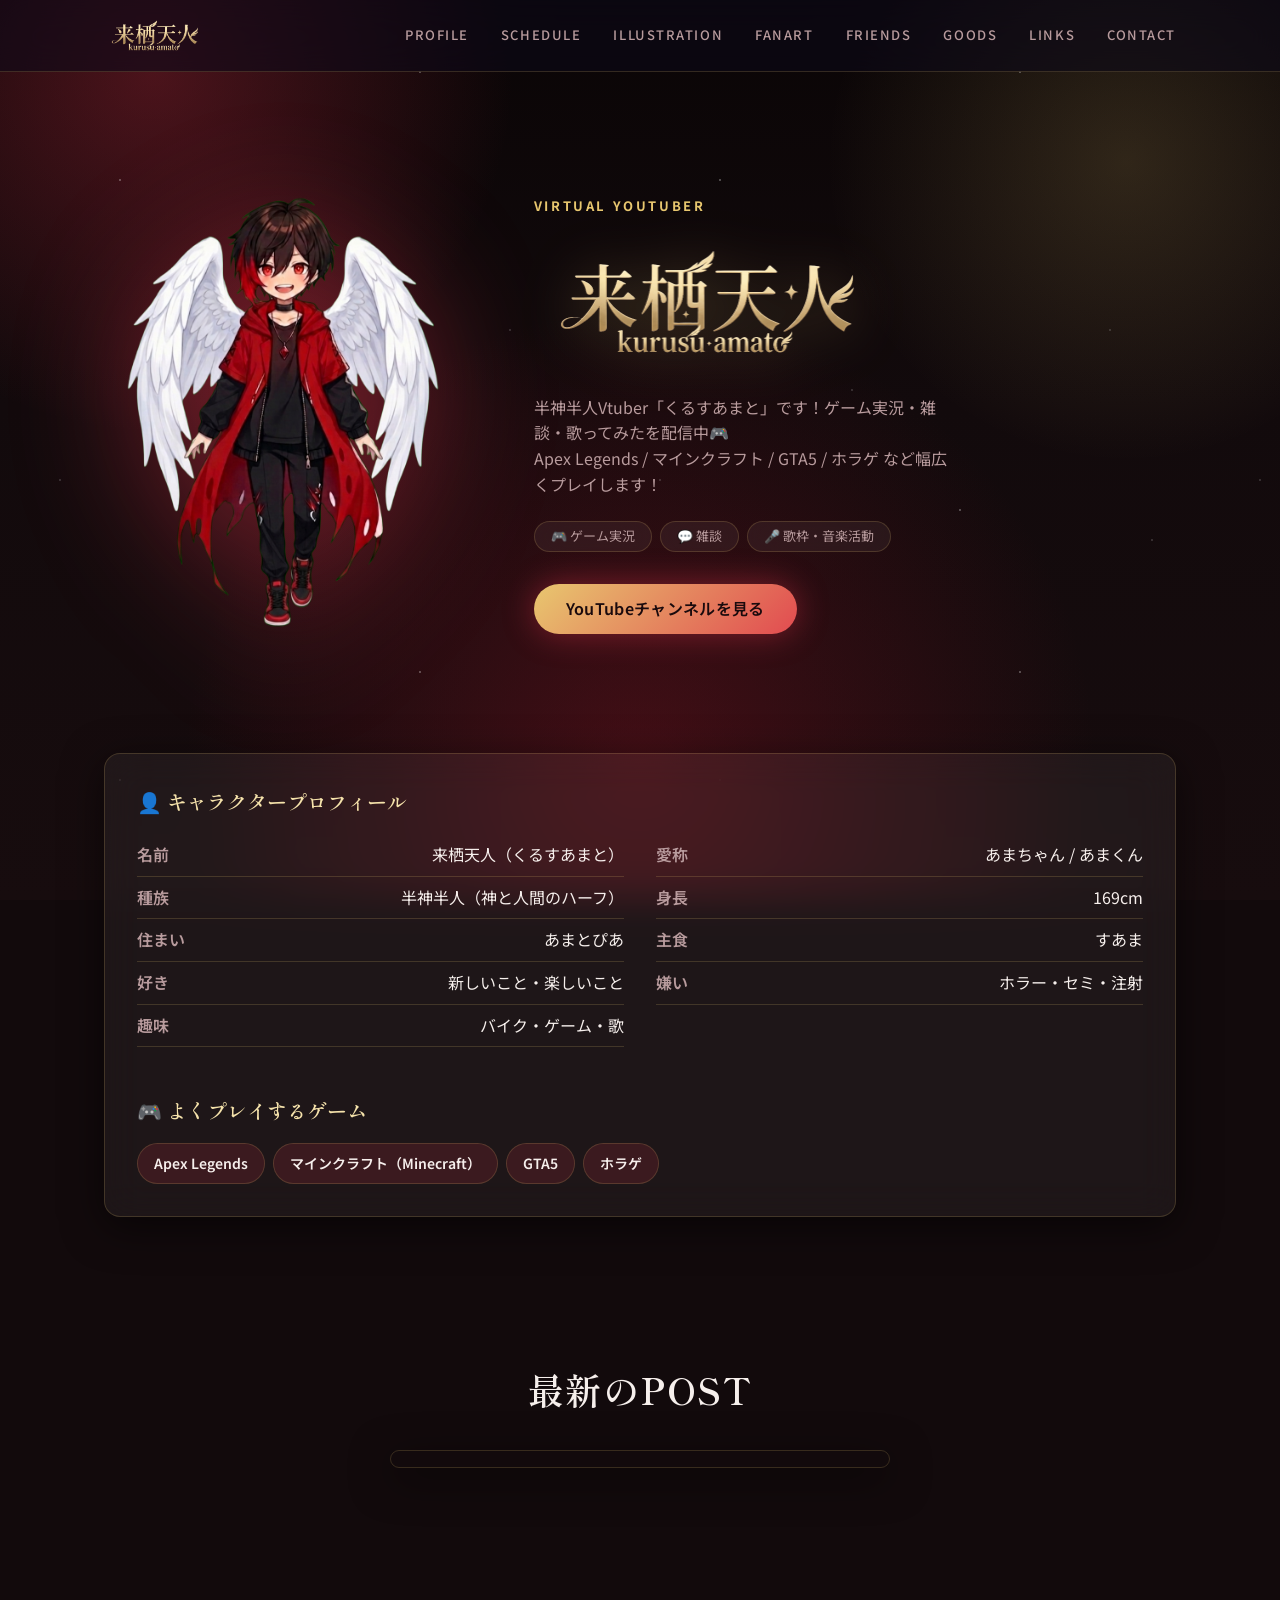
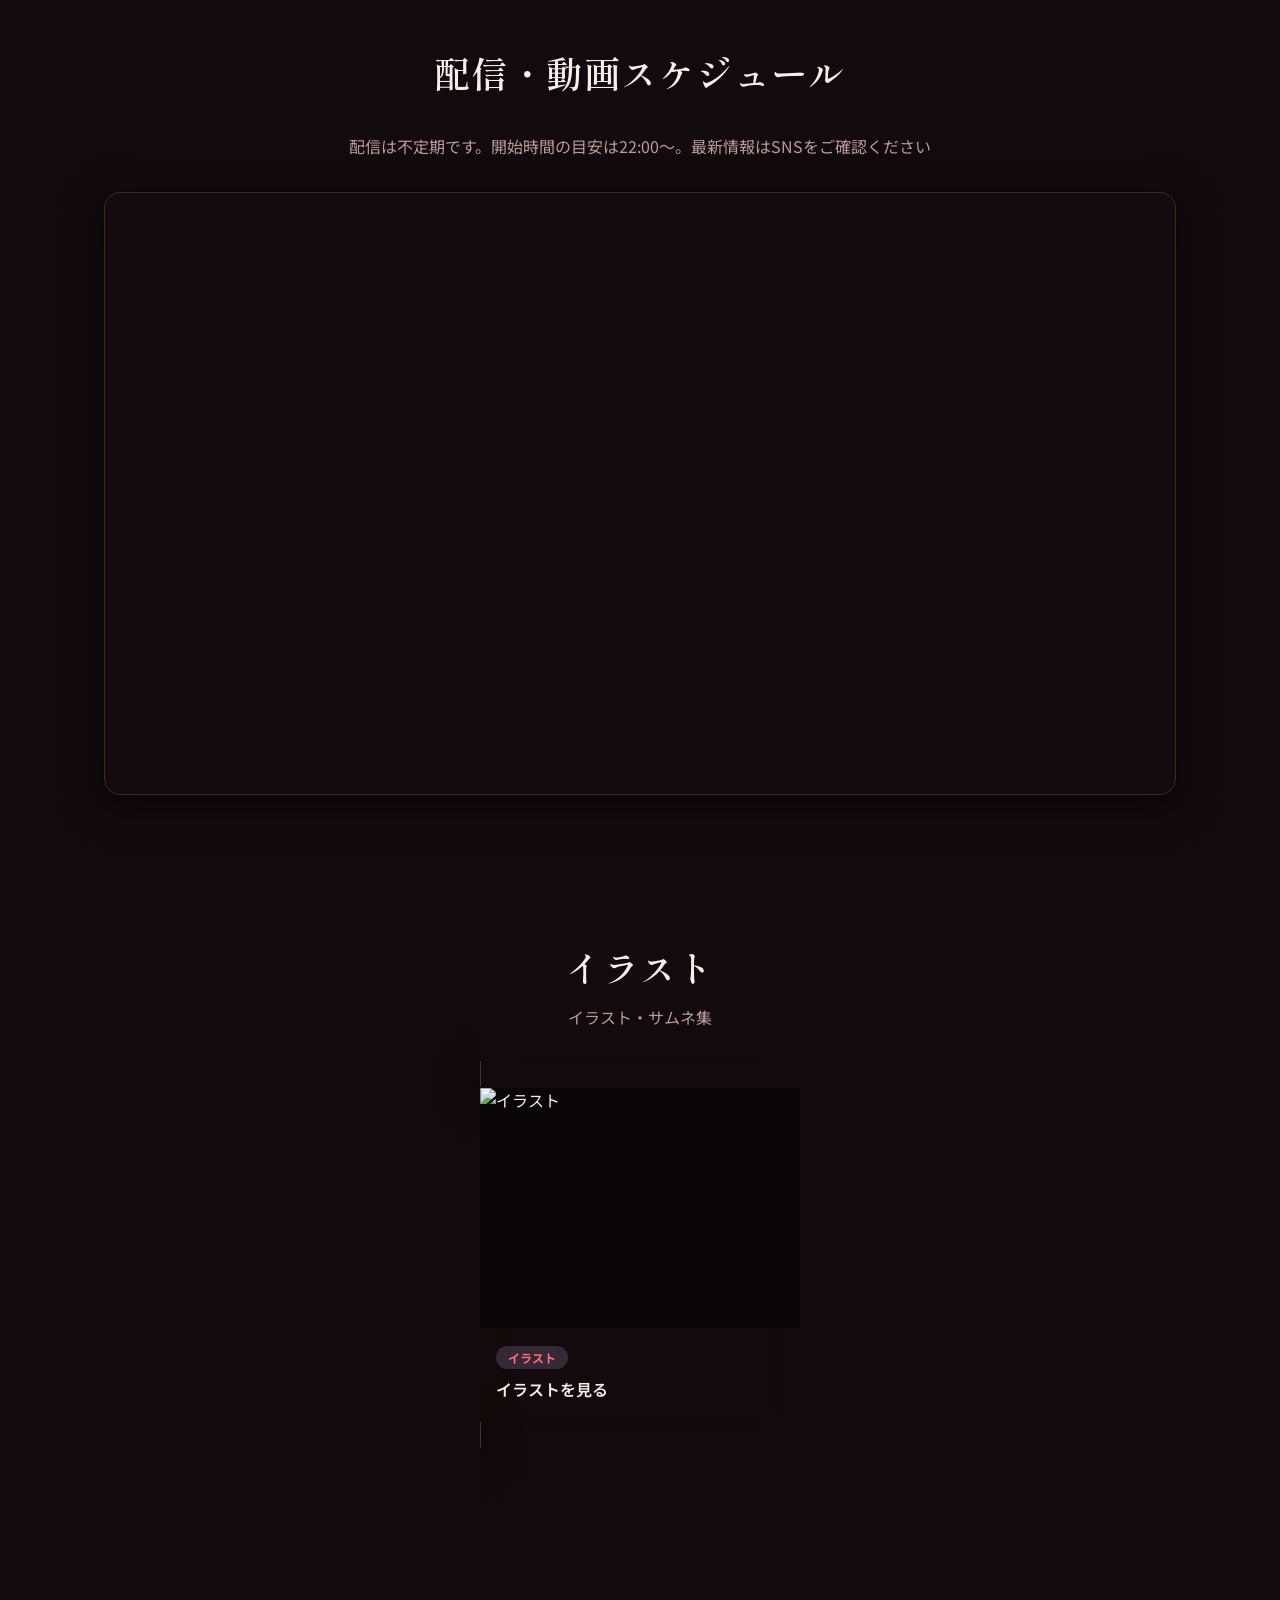
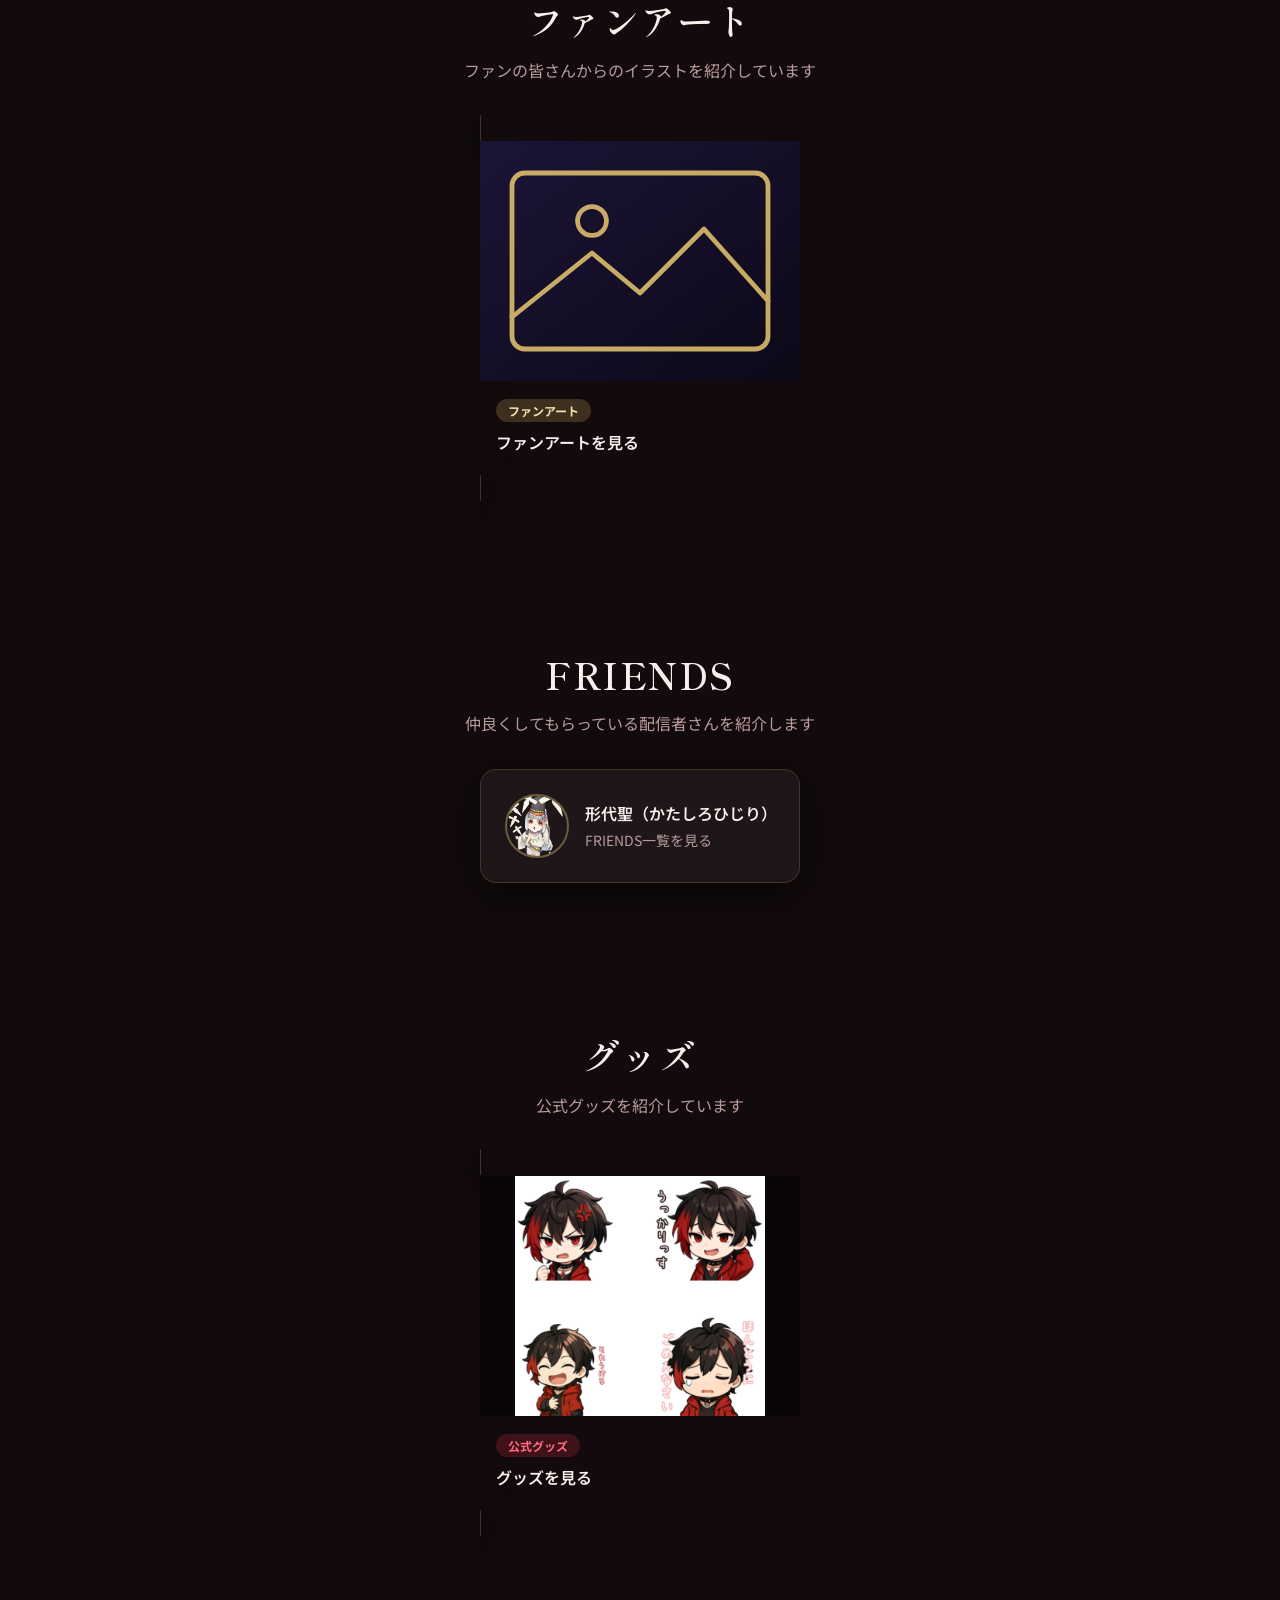
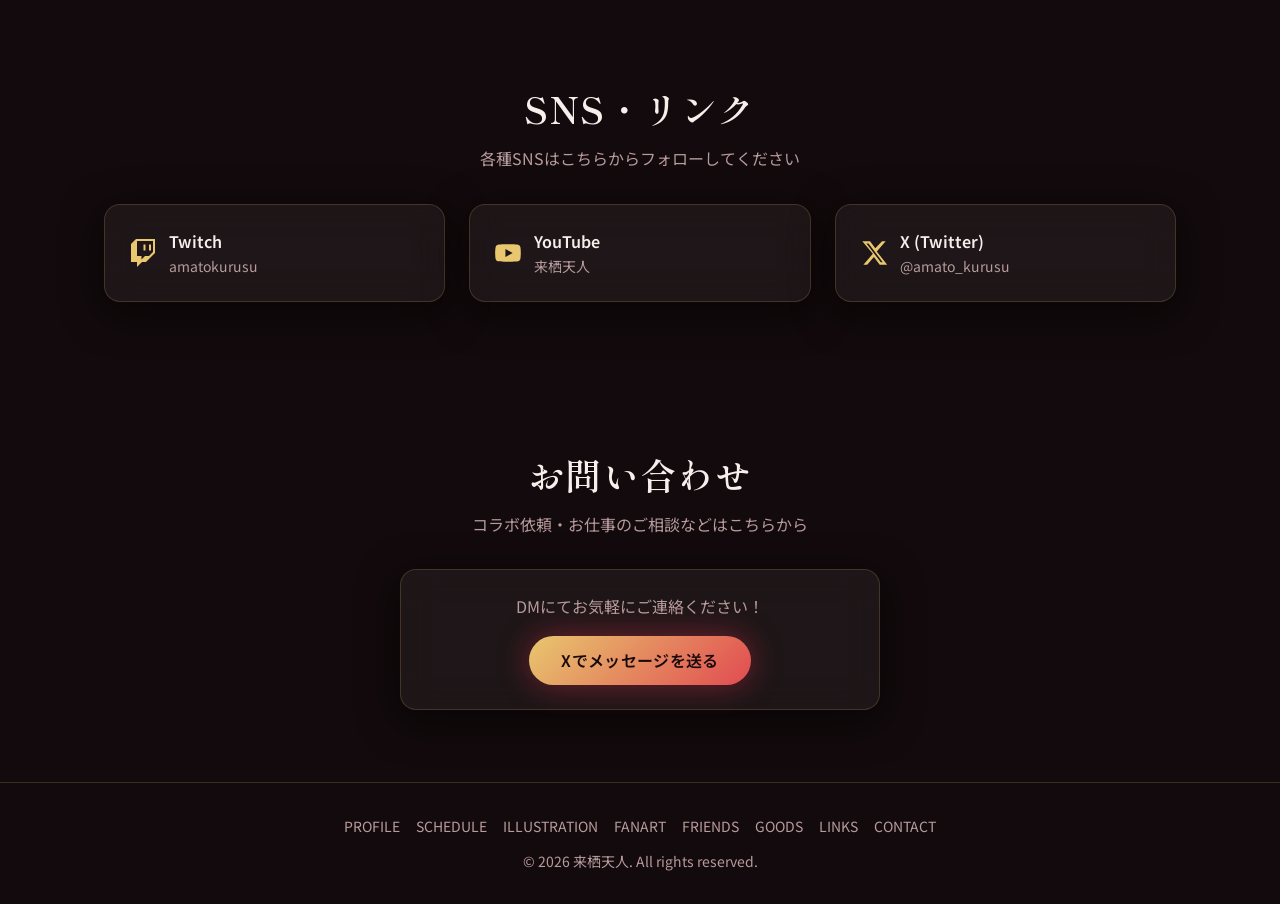
==== index.html @ 82a9b03f "Initial commit: 来栖天人 活動ホームページ プロフィール・配信スケジュール・SNSリンク・グッズ/イラスト/ファンアート （Googleドライブ連携）・FRIENDS・お問い合わせを備" ====
<!DOCTYPE html>
<html lang="ja">
<head>
  <meta charset="UTF-8">
  <meta name="viewport" content="width=device-width, initial-scale=1.0">
  <title>来栖天人 - 活動ホームページ</title>
  <meta name="description" content="Vtuber「来栖天人（くるすあまと）」の活動ホームページ。プロフィール、配信スケジュール、SNS、グッズ・ファンアート情報はこちら。">

  <link rel="icon" href="assets/img/favicon.svg" type="image/svg+xml">

  <!-- OGP / Twitter Card: 実際の画像(1200x630程度)を assets/img/og-image.png に配置してください -->
  <meta property="og:type" content="website">
  <meta property="og:title" content="来栖天人 - 活動ホームページ">
  <meta property="og:description" content="Vtuber「来栖天人（くるすあまと）」の活動ホームページ。">
  <meta property="og:image" content="assets/img/og-image.png">
  <meta name="twitter:card" content="summary_large_image">

  <link rel="preconnect" href="https://fonts.googleapis.com">
  <link rel="preconnect" href="https://fonts.gstatic.com" crossorigin>
  <link href="https://fonts.googleapis.com/css2?family=Shippori+Mincho:wght@500;600;700&family=Noto+Sans+JP:wght@400;500;700&display=swap" rel="stylesheet">

  <link rel="stylesheet" href="css/reset.css">
  <link rel="stylesheet" href="css/variables.css">
  <link rel="stylesheet" href="css/layout.css">
  <link rel="stylesheet" href="css/components.css">
  <link rel="stylesheet" href="css/animations.css">
</head>
<body>
  <header class="site-header">
    <div class="container">
      <a class="logo" href="#top">
        <img class="logo-mark" src="assets/img/logo-wordmark-ja.png?v=3" alt="来栖天人 / kurusu amato">
      </a>

      <button class="nav-toggle" aria-label="メニューを開く" aria-expanded="false">
        <span></span>
      </button>

      <nav class="nav-links">
        <a href="#profile">PROFILE</a>
        <a href="#schedule">SCHEDULE</a>
        <a href="#illustration">ILLUSTRATION</a>
        <a href="#fanart">FANART</a>
        <a href="#friends">FRIENDS</a>
        <a href="#goods">GOODS</a>
        <a href="#links">LINKS</a>
        <a href="#contact">CONTACT</a>
      </nav>
    </div>
  </header>

  <nav class="sub-nav" aria-label="セクションへのショートカット">
    <div class="sub-nav-scroll">
      <a href="#profile">PROFILE</a>
      <a href="#schedule">SCHEDULE</a>
      <a href="#illustration">ILLUSTRATION</a>
      <a href="#fanart">FANART</a>
      <a href="#friends">FRIENDS</a>
      <a href="#goods">GOODS</a>
      <a href="#links">LINKS</a>
      <a href="#contact">CONTACT</a>
    </div>
  </nav>

  <main id="top">
    <section id="profile">
      <div class="container">
        <div class="profile">
          <div class="profile-illustration reveal">
            <img src="assets/img/hero-illustration.png?v=2" alt="来栖天人 立ち絵">
          </div>
          <div class="profile-body reveal">
            <p class="eyebrow">Virtual YouTuber</p>
            <h1><img class="brand-mark" src="assets/img/logo-wordmark-ja.png?v=3" alt="来栖天人"></h1>
            <p class="bio">
              半神半人Vtuber「くるすあまと」です！ゲーム実況・雑談・歌ってみたを配信中🎮<br>
              Apex Legends / マインクラフト / GTA5 / ホラゲ など幅広くプレイします！
            </p>
            <div class="badge-list">
              <span class="badge">🎮 ゲーム実況</span>
              <span class="badge">💬 雑談</span>
              <span class="badge">🎤 歌枠・音楽活動</span>
            </div>
            <a class="btn btn-primary" href="https://www.youtube.com/@kurusu-amato" target="_blank" rel="noopener noreferrer">
              YouTubeチャンネルを見る
            </a>
          </div>
        </div>

        <div class="profile-details reveal">
          <h3>👤 キャラクタープロフィール</h3>
          <dl class="profile-stats">
            <div><dt>名前</dt><dd>来栖天人（くるすあまと）</dd></div>
            <div><dt>愛称</dt><dd>あまちゃん / あまくん</dd></div>
            <div><dt>種族</dt><dd>半神半人（神と人間のハーフ）</dd></div>
            <div><dt>身長</dt><dd>169cm</dd></div>
            <div><dt>住まい</dt><dd>あまとぴあ</dd></div>
            <div><dt>主食</dt><dd>すあま</dd></div>
            <div><dt>好き</dt><dd>新しいこと・楽しいこと</dd></div>
            <div><dt>嫌い</dt><dd>ホラー・セミ・注射</dd></div>
            <div><dt>趣味</dt><dd>バイク・ゲーム・歌</dd></div>
          </dl>

          <h3>🎮 よくプレイするゲーム</h3>
          <ul class="game-list">
            <li>Apex Legends</li>
            <li>マインクラフト（Minecraft）</li>
            <li>GTA5</li>
            <li>ホラゲ</li>
          </ul>
        </div>
      </div>
    </section>

    <section id="latest-post">
      <div class="container">
        <div class="section-heading reveal">
          <h2>最新のPOST</h2>
        </div>
        <div class="x-timeline reveal">
          <blockquote class="twitter-tweet" data-theme="dark">
            <a href="https://x.com/amato_kurusu/status/2070795740419658160"></a>
          </blockquote>
          <script async src="https://platform.twitter.com/widgets.js" charset="utf-8"></script>
        </div>
      </div>
    </section>

    <section id="schedule">
      <div class="container">
        <div class="section-heading reveal">
          <h2>配信・動画スケジュール</h2>
        </div>

        <div class="card-grid" id="schedule-grid">
          <p class="empty-state">読み込み中...</p>
        </div>

        <!-- 注目動画。別の動画に差し替える場合は動画IDと start（秒数）を変更してください -->
        <div class="video-embed reveal">
          <iframe
            src="https://www.youtube.com/embed/aIbEtFWYtqo?start=1729"
            title="注目動画"
            loading="lazy"
            allowfullscreen
          ></iframe>
        </div>
      </div>
    </section>

    <section id="illustration">
      <div class="container">
        <div class="section-heading reveal">
          <h2>イラスト</h2>
          <p>イラスト・サムネ集</p>
        </div>
        <div class="single-preview reveal" id="illustration-preview">
          <p class="empty-state">読み込み中...</p>
        </div>
      </div>
    </section>

    <section id="fanart">
      <div class="container">
        <div class="section-heading reveal">
          <h2>ファンアート</h2>
          <p>ファンの皆さんからのイラストを紹介しています</p>
        </div>
        <div class="single-preview reveal" id="fanart-preview">
          <p class="empty-state">読み込み中...</p>
        </div>
      </div>
    </section>

    <section id="friends">
      <div class="container">
        <div class="section-heading reveal">
          <h2>FRIENDS</h2>
          <p>仲良くしてもらっている配信者さんを紹介します</p>
        </div>
        <div class="single-preview reveal" id="friends-preview">
          <p class="empty-state">読み込み中...</p>
        </div>
      </div>
    </section>

    <section id="goods">
      <div class="container">
        <div class="section-heading reveal">
          <h2>グッズ</h2>
          <p>公式グッズを紹介しています</p>
        </div>
        <div class="single-preview reveal" id="goods-preview">
          <p class="empty-state">読み込み中...</p>
        </div>
      </div>
    </section>

    <section id="links">
      <div class="container">
        <div class="section-heading reveal">
          <h2>SNS・リンク</h2>
          <p>各種SNSはこちらからフォローしてください</p>
        </div>
        <div class="card-grid" id="links-grid">
          <p class="empty-state">読み込み中...</p>
        </div>
      </div>
    </section>

    <section id="contact">
      <div class="container">
        <div class="section-heading reveal">
          <h2>お問い合わせ</h2>
          <p>コラボ依頼・お仕事のご相談などはこちらから</p>
        </div>
        <div class="contact-box card reveal">
          <p>DMにてお気軽にご連絡ください！</p>
          <a class="btn btn-primary" href="https://x.com/amato_kurusu" target="_blank" rel="noopener noreferrer">
            Xでメッセージを送る
          </a>
        </div>
      </div>
    </section>
  </main>

  <footer class="site-footer">
    <div class="container">
      <div class="footer-links">
        <a href="#profile">PROFILE</a>
        <a href="#schedule">SCHEDULE</a>
        <a href="#illustration">ILLUSTRATION</a>
        <a href="#fanart">FANART</a>
        <a href="#friends">FRIENDS</a>
        <a href="#goods">GOODS</a>
        <a href="#links">LINKS</a>
        <a href="#contact">CONTACT</a>
      </div>
      <p>&copy; 2026 来栖天人. All rights reserved.</p>
    </div>
  </footer>

  <script type="module" src="js/main.js"></script>
</body>
</html>
---- css/variables.css ----
/*
  「来栖天人」テーマ: 黒を基調に、キャラクターの赤と金ロゴを差し色にしたパレット。
  実際のキャラクターカラーが変わったら、このファイルの値だけを書き換えれば
  サイト全体に反映される。
*/
:root {
  /* --- ベースカラー（漆黒） --- */
  --color-bg: #120a0c;
  --color-bg-alt: #170c0e;
  --color-bg-deep: #0a0506;

  /* --- 赤（キャラクターのコート・瞳） --- */
  --color-primary: #e0324a;
  --color-primary-dark: #a8182f;
  --color-primary-light: #ff6b7f;
  --color-crimson: #7a1220;

  /* --- 金の差し色（ロゴ） --- */
  --color-accent: #e8c76f;
  --color-accent-dark: #c9a24e;
  --color-accent-light: #f5e2ab;

  /* --- テキスト --- */
  --color-text: #f6efec;
  --color-text-muted: #b89b9d;

  /* --- ガラス質感 --- */
  --color-border: rgba(232, 199, 111, 0.18);
  --color-border-strong: rgba(232, 199, 111, 0.4);
  --glass-bg: rgba(255, 255, 255, 0.05);
  --glass-bg-strong: rgba(255, 255, 255, 0.08);
  --glass-blur: 18px;

  --color-overlay: rgba(10, 5, 6, 0.72);

  /* --- タイポグラフィ --- */
  --font-heading: "Shippori Mincho", "Hiragino Mincho ProN", serif;
  --font-body: "Noto Sans JP", "Hiragino Kaku Gothic ProN", sans-serif;

  /* --- 余白スケール --- */
  --space-1: 0.25rem;
  --space-2: 0.5rem;
  --space-3: 0.75rem;
  --space-4: 1rem;
  --space-5: 1.5rem;
  --space-6: 2rem;
  --space-7: 3rem;
  --space-8: 4.5rem;

  /* --- その他 --- */
  --radius-sm: 8px;
  --radius-md: 16px;
  --radius-lg: 28px;
  --shadow-card: 0 10px 40px rgba(0, 0, 0, 0.55);
  --glow-primary: 0 0 32px rgba(224, 50, 74, 0.45);
  --glow-accent: 0 0 24px rgba(232, 199, 111, 0.35);
  --container-width: 1120px;
  --nav-height: 72px;
}
---- css/layout.css ----
html {
  scroll-behavior: smooth;
}

body {
  position: relative;
  min-height: 100vh;
  background: var(--color-bg);
  color: var(--color-text);
  font-family: var(--font-body);
  overflow-x: hidden;
}

/* --- 夜空のネビュラ背景（固定・全ページ共通） --- */
body::before {
  content: "";
  position: fixed;
  inset: 0;
  z-index: -2;
  background:
    radial-gradient(600px circle at 12% 8%, rgba(224, 50, 74, 0.3), transparent 60%),
    radial-gradient(500px circle at 88% 18%, rgba(232, 199, 111, 0.16), transparent 60%),
    radial-gradient(700px circle at 50% 85%, rgba(122, 18, 32, 0.45), transparent 65%),
    linear-gradient(180deg, var(--color-bg-deep) 0%, var(--color-bg) 45%, var(--color-bg-alt) 100%);
}

/* --- 星屑 --- */
body::after {
  content: "";
  position: fixed;
  inset: 0;
  z-index: -1;
  opacity: 0.5;
  background-image:
    radial-gradient(1.5px 1.5px at 20% 30%, #fff, transparent),
    radial-gradient(1.5px 1.5px at 70% 12%, #fff, transparent),
    radial-gradient(1px 1px at 42% 65%, #fff, transparent),
    radial-gradient(1px 1px at 85% 55%, #fff, transparent),
    radial-gradient(1.5px 1.5px at 60% 85%, #fff, transparent),
    radial-gradient(1px 1px at 10% 80%, #fff, transparent),
    radial-gradient(1px 1px at 92% 90%, #fff, transparent);
  background-repeat: repeat;
  background-size: 600px 600px;
}

.container {
  width: 100%;
  max-width: var(--container-width);
  margin-inline: auto;
  padding-inline: var(--space-5);
}

/* --- ヘッダー / ナビ（ガラス質感） --- */
.site-header {
  position: sticky;
  top: 0;
  z-index: 100;
  height: var(--nav-height);
  display: flex;
  align-items: center;
  background: rgba(12, 9, 24, 0.6);
  backdrop-filter: blur(var(--glass-blur));
  -webkit-backdrop-filter: blur(var(--glass-blur));
  border-bottom: 1px solid var(--color-border);
}

.site-header .container {
  display: flex;
  align-items: center;
  justify-content: space-between;
}

.nav-links {
  display: none;
  gap: var(--space-6);
}

.nav-toggle {
  display: block;
  width: 40px;
  height: 40px;
}

.nav-links.is-open {
  display: flex;
  position: absolute;
  top: var(--nav-height);
  left: 0;
  right: 0;
  flex-direction: column;
  gap: 0;
  background: rgba(12, 9, 24, 0.92);
  backdrop-filter: blur(var(--glass-blur));
  border-bottom: 1px solid var(--color-border);
  padding: var(--space-4) var(--space-5);
}

.nav-links.is-open a {
  padding: var(--space-3) 0;
}

/* --- サブナビ（ヘッダー下のアンカーショートカット） --- */
.sub-nav {
  background: var(--color-bg-alt);
  border-bottom: 1px solid var(--color-border);
}

.sub-nav-scroll {
  display: flex;
  gap: var(--space-6);
  max-width: var(--container-width);
  margin-inline: auto;
  padding: var(--space-3) var(--space-5);
  overflow-x: auto;
  -webkit-overflow-scrolling: touch;
  scrollbar-width: none;
}

.sub-nav-scroll::-webkit-scrollbar {
  display: none;
}

.sub-nav-scroll a {
  flex-shrink: 0;
  white-space: nowrap;
  font-size: 0.8125rem;
  font-weight: 600;
  letter-spacing: 0.12em;
  color: var(--color-text-muted);
  transition: color 0.2s ease;
}

.sub-nav-scroll a:hover,
.sub-nav-scroll a:focus-visible {
  color: var(--color-accent);
}

/* --- セクション共通 --- */
section {
  padding-block: var(--space-8);
  position: relative;
  scroll-margin-top: var(--nav-height);
}

.section-heading {
  text-align: center;
  margin-bottom: var(--space-6);
}

.section-heading h2 {
  font-family: var(--font-heading);
  font-weight: 600;
  font-size: clamp(1.6rem, 1.3rem + 1.2vw, 2.5rem);
  letter-spacing: 0.04em;
}

.section-heading p {
  color: var(--color-text-muted);
  margin-top: var(--space-2);
}

/* --- プロフィール --- */
.profile {
  display: flex;
  flex-direction: column;
  gap: var(--space-6);
  align-items: center;
  text-align: center;
}

.profile-illustration {
  position: relative;
}

.profile-illustration img {
  width: min(320px, 70vw);
  margin-inline: auto;
  filter: drop-shadow(0 20px 60px rgba(224, 50, 74, 0.45));
}

/* --- カードグリッド（links / schedule / goods 共通） --- */
.card-grid {
  display: grid;
  grid-template-columns: repeat(auto-fit, minmax(240px, 1fr));
  gap: var(--space-5);
}

/* --- グッズ/イラスト/ファンアート セクションの代表カード1枚だけを中央表示 --- */
.single-preview {
  max-width: 320px;
  margin-inline: auto;
}

/* --- ギャラリーページ用の段組み（Pinterest風マソンリー） --- */
.masonry-grid {
  column-count: 1;
  column-gap: var(--space-5);
}

.masonry-grid .goods-card {
  break-inside: avoid;
  margin-bottom: var(--space-5);
  width: 100%;
  display: inline-block;
}

/* マソンリーでは画像本来の比率を活かして高さをばらつかせる */
.masonry-grid .goods-card img {
  aspect-ratio: auto;
  object-fit: initial;
  background: none;
}

@media (min-width: 600px) {
  .masonry-grid {
    column-count: 2;
  }
}

@media (min-width: 900px) {
  .masonry-grid {
    column-count: 3;
  }
}

@media (min-width: 1200px) {
  .masonry-grid {
    column-count: 4;
  }
}

.gallery-back {
  position: sticky;
  top: calc(var(--nav-height) + var(--space-4));
  z-index: 50;
  display: inline-flex;
  align-items: center;
  gap: var(--space-2);
  margin-bottom: var(--space-6);
  padding: var(--space-2) var(--space-4);
  border-radius: 999px;
  background: var(--glass-bg-strong);
  backdrop-filter: blur(var(--glass-blur));
  -webkit-backdrop-filter: blur(var(--glass-blur));
  border: 1px solid var(--color-border);
  box-shadow: var(--shadow-card);
  color: var(--color-text-muted);
  font-size: 0.875rem;
  transition: color 0.2s ease;
}

.gallery-back:hover,
.gallery-back:focus-visible {
  color: var(--color-accent);
}

/* --- フッター --- */
.site-footer {
  padding-block: var(--space-6);
  text-align: center;
  color: var(--color-text-muted);
  font-size: 0.875rem;
  border-top: 1px solid var(--color-border);
}

.site-footer .footer-links {
  display: flex;
  justify-content: center;
  gap: var(--space-4);
  margin-bottom: var(--space-3);
}

/* --- ブレークポイント --- */
@media (min-width: 600px) {
  .nav-toggle {
    display: none;
  }

  .nav-links {
    display: flex;
  }

  .sub-nav {
    display: none;
  }
}

@media (min-width: 900px) {
  .profile {
    flex-direction: row;
    text-align: left;
    gap: var(--space-8);
  }

  .profile-illustration img {
    width: 380px;
    margin-inline: 0;
  }
}
---- css/components.css ----
/* --- ロゴ --- */
.logo {
  display: flex;
  align-items: center;
  gap: var(--space-2);
  font-family: var(--font-heading);
  font-weight: 600;
  font-size: 1.125rem;
  letter-spacing: 0.04em;
}

.logo-mark {
  height: 44px;
  width: auto;
}

/* --- ナビリンク --- */
.nav-links a {
  position: relative;
  font-weight: 500;
  font-size: 0.8125rem;
  letter-spacing: 0.12em;
  color: var(--color-text-muted);
  transition: color 0.2s ease;
}

.nav-links a::after {
  content: "";
  position: absolute;
  left: 0;
  right: 100%;
  bottom: -6px;
  height: 1px;
  background: linear-gradient(90deg, var(--color-accent), var(--color-primary));
  transition: right 0.25s ease;
}

.nav-links a:hover,
.nav-links a:focus-visible {
  color: var(--color-text);
}

.nav-links a:hover::after,
.nav-links a:focus-visible::after {
  right: 0;
}

/* --- ハンバーガーボタン --- */
.nav-toggle {
  position: relative;
}

.nav-toggle span,
.nav-toggle span::before,
.nav-toggle span::after {
  content: "";
  position: absolute;
  left: 8px;
  right: 8px;
  height: 2px;
  background: var(--color-accent);
  transition: transform 0.2s ease, opacity 0.2s ease;
}

.nav-toggle span {
  top: 19px;
}

.nav-toggle span::before {
  top: -7px;
}

.nav-toggle span::after {
  top: 7px;
}

.nav-toggle[aria-expanded="true"] span {
  background: transparent;
}

.nav-toggle[aria-expanded="true"] span::before {
  transform: translateY(7px) rotate(45deg);
}

.nav-toggle[aria-expanded="true"] span::after {
  transform: translateY(-7px) rotate(-45deg);
}

/* --- ボタン --- */
.btn {
  display: inline-flex;
  align-items: center;
  gap: var(--space-2);
  padding: var(--space-3) var(--space-6);
  border-radius: 999px;
  font-weight: 600;
  letter-spacing: 0.02em;
  transition: transform 0.2s ease, box-shadow 0.2s ease;
}

.btn-primary {
  background: linear-gradient(135deg, var(--color-accent), var(--color-primary) 120%);
  color: #1a0a0d;
  box-shadow: var(--glow-primary);
}

.btn-primary:hover,
.btn-primary:focus-visible {
  transform: translateY(-2px);
  box-shadow: var(--glow-accent), var(--glow-primary);
}

/* --- プロフィール見出し --- */
.profile-body .eyebrow {
  display: inline-block;
  color: var(--color-accent);
  font-weight: 700;
  letter-spacing: 0.2em;
  font-size: 0.8125rem;
  text-transform: uppercase;
}

.profile-body h1 {
  margin-block: var(--space-3) var(--space-4);
  line-height: 0;
}

.brand-mark {
  width: min(100%, 340px);
  margin-inline: auto;
  filter: drop-shadow(0 4px 28px rgba(232, 199, 111, 0.35));
}

@media (min-width: 900px) {
  .brand-mark {
    margin-inline: 0;
  }
}

.profile-body .bio {
  color: var(--color-text-muted);
  margin-bottom: var(--space-5);
  max-width: 46ch;
}

.badge-list {
  display: flex;
  flex-wrap: wrap;
  gap: var(--space-2);
  margin-bottom: var(--space-6);
  justify-content: center;
}

@media (min-width: 900px) {
  .badge-list {
    justify-content: flex-start;
  }
}

.badge {
  padding: var(--space-1) var(--space-4);
  border-radius: 999px;
  background: var(--glass-bg);
  backdrop-filter: blur(var(--glass-blur));
  border: 1px solid var(--color-border);
  font-size: 0.8125rem;
  color: var(--color-text-muted);
}

/* --- キャラクタープロフィール詳細 --- */
.profile-details {
  margin-top: var(--space-8);
  padding: var(--space-6);
  background: var(--glass-bg);
  backdrop-filter: blur(var(--glass-blur));
  -webkit-backdrop-filter: blur(var(--glass-blur));
  border: 1px solid var(--color-border);
  border-radius: var(--radius-md);
  box-shadow: var(--shadow-card);
}

.profile-details h3 {
  font-family: var(--font-heading);
  font-weight: 600;
  font-size: 1.25rem;
  color: var(--color-accent-light);
  margin-bottom: var(--space-4);
}

.profile-details h3:not(:first-child) {
  margin-top: var(--space-7);
}

.profile-stats {
  display: grid;
  grid-template-columns: 1fr;
  gap: 0 var(--space-6);
}

.profile-stats > div {
  display: flex;
  justify-content: space-between;
  gap: var(--space-4);
  padding-block: var(--space-2);
  border-bottom: 1px solid var(--color-border);
}

.profile-stats dt {
  flex-shrink: 0;
  color: var(--color-text-muted);
  font-weight: 600;
}

.profile-stats dd {
  margin: 0;
  text-align: right;
}

@media (min-width: 700px) {
  .profile-stats {
    grid-template-columns: 1fr 1fr;
  }
}

.game-list {
  display: flex;
  flex-wrap: wrap;
  gap: var(--space-2);
}

.game-list li {
  padding: var(--space-2) var(--space-4);
  border-radius: 999px;
  background: rgba(224, 50, 74, 0.15);
  border: 1px solid var(--color-border);
  color: var(--color-text);
  font-size: 0.875rem;
  font-weight: 600;
}

/* --- カード共通（グラスモーフィズム） --- */
.card {
  background: var(--glass-bg);
  backdrop-filter: blur(var(--glass-blur));
  -webkit-backdrop-filter: blur(var(--glass-blur));
  border: 1px solid var(--color-border);
  border-radius: var(--radius-md);
  padding: var(--space-5);
  box-shadow: var(--shadow-card);
  transition: transform 0.25s ease, border-color 0.25s ease, box-shadow 0.25s ease, background 0.25s ease;
}

.card:hover,
.card:focus-visible {
  transform: translateY(-4px);
  border-color: var(--color-border-strong);
  background: var(--glass-bg-strong);
  box-shadow: var(--shadow-card), var(--glow-accent);
}

/* --- リンクカード --- */
.link-card {
  display: flex;
  align-items: center;
  gap: var(--space-3);
}

.link-card .icon {
  width: 28px;
  height: 28px;
  flex-shrink: 0;
  color: var(--color-accent);
}

.link-card .label {
  font-weight: 600;
}

.link-card .handle {
  display: block;
  color: var(--color-text-muted);
  font-size: 0.875rem;
}

/* --- フレンドカード --- */
.friend-card {
  display: flex;
  align-items: center;
  gap: var(--space-4);
}

.friend-icon {
  width: 64px;
  height: 64px;
  flex-shrink: 0;
  border-radius: 50%;
  object-fit: cover;
  border: 2px solid var(--color-border-strong);
}

.friend-name {
  font-weight: 600;
  margin-bottom: var(--space-1);
}

.friend-bio {
  color: var(--color-text-muted);
  font-size: 0.875rem;
  line-height: 1.5;
}

/* --- お問い合わせ --- */
.contact-box {
  max-width: 480px;
  margin-inline: auto;
  text-align: center;
  display: flex;
  flex-direction: column;
  align-items: center;
  gap: var(--space-4);
}

.contact-box p {
  color: var(--color-text-muted);
}

/* --- スケジュールカード --- */
.schedule-card {
  display: flex;
  gap: var(--space-4);
  align-items: flex-start;
}

.schedule-card .date-badge {
  flex-shrink: 0;
  width: 60px;
  text-align: center;
  padding: var(--space-2) 0;
  border-radius: var(--radius-sm);
  background: rgba(232, 199, 111, 0.12);
  border: 1px solid var(--color-border);
  font-weight: 700;
  color: var(--color-accent-light);
  font-size: 0.8125rem;
  line-height: 1.3;
}

.schedule-card .title {
  font-weight: 600;
  margin-bottom: var(--space-1);
}

.schedule-card .meta {
  font-size: 0.8125rem;
  color: var(--color-text-muted);
}

.schedule-card.is-live .date-badge {
  background: linear-gradient(135deg, var(--color-accent), var(--color-primary));
  color: #1a0a0d;
  border-color: transparent;
}

.x-timeline {
  max-width: 500px;
  margin-inline: auto;
  margin-bottom: var(--space-6);
  border-radius: var(--radius-md);
  overflow: hidden;
  border: 1px solid var(--color-border);
  box-shadow: var(--shadow-card);
}

.video-embed {
  margin-top: var(--space-6);
  aspect-ratio: 16 / 9;
  width: 100%;
  border-radius: var(--radius-md);
  overflow: hidden;
  border: 1px solid var(--color-border);
  box-shadow: var(--shadow-card);
}

.video-embed iframe {
  width: 100%;
  height: 100%;
  border: 0;
}

/* --- グッズ/ファンアートギャラリー --- */
.goods-card {
  overflow: hidden;
  padding: 0;
  scroll-margin-top: calc(var(--nav-height) + var(--space-4));
}

.goods-card img {
  width: 100%;
  aspect-ratio: 4 / 3;
  object-fit: contain;
  background: var(--color-bg-deep);
}

.goods-card .goods-info {
  padding: var(--space-4);
}

.goods-card .title {
  font-weight: 600;
  margin-bottom: var(--space-1);
}

.goods-card .credit {
  font-size: 0.8125rem;
  color: var(--color-text-muted);
}

.goods-card .tag {
  display: inline-block;
  margin-bottom: var(--space-2);
  padding: 2px var(--space-3);
  border-radius: 999px;
  font-size: 0.75rem;
  font-weight: 700;
}

.goods-card .tag.official {
  background: rgba(224, 50, 74, 0.22);
  color: var(--color-primary-light);
}

.goods-card .tag.fanart {
  background: rgba(232, 199, 111, 0.2);
  color: var(--color-accent-light);
}

.goods-card .tag.illustration {
  background: rgba(184, 155, 201, 0.22);
  color: var(--color-primary-light);
}

/* --- 空/読み込み状態 --- */
.empty-state {
  text-align: center;
  color: var(--color-text-muted);
  grid-column: 1 / -1;
}

/* --- スマホ幅では余白を詰める --- */
@media (max-width: 599px) {
  section {
    padding-block: var(--space-6);
  }

  .section-heading {
    margin-bottom: var(--space-4);
  }

  .profile {
    gap: var(--space-4);
  }

  .profile-details {
    margin-top: var(--space-6);
    padding: var(--space-4);
  }

  .profile-details h3:not(:first-child) {
    margin-top: var(--space-5);
  }

  .badge-list {
    margin-bottom: var(--space-4);
  }

  .card-grid {
    gap: var(--space-4);
  }
}
---- css/animations.css ----
.reveal {
  opacity: 0;
  transform: translateY(24px) scale(0.98);
  transition: opacity 0.7s ease, transform 0.7s ease;
}

.reveal.is-visible {
  opacity: 1;
  transform: translateY(0) scale(1);
}

@keyframes float {
  0%,
  100% {
    transform: translateY(0);
  }
  50% {
    transform: translateY(-14px);
  }
}

.profile-illustration img {
  animation: float 6s ease-in-out infinite;
}

@media (prefers-reduced-motion: reduce) {
  .reveal {
    opacity: 1;
    transform: none;
    transition: none;
  }

  html {
    scroll-behavior: auto;
  }

  .profile-illustration img {
    animation: none;
  }
}
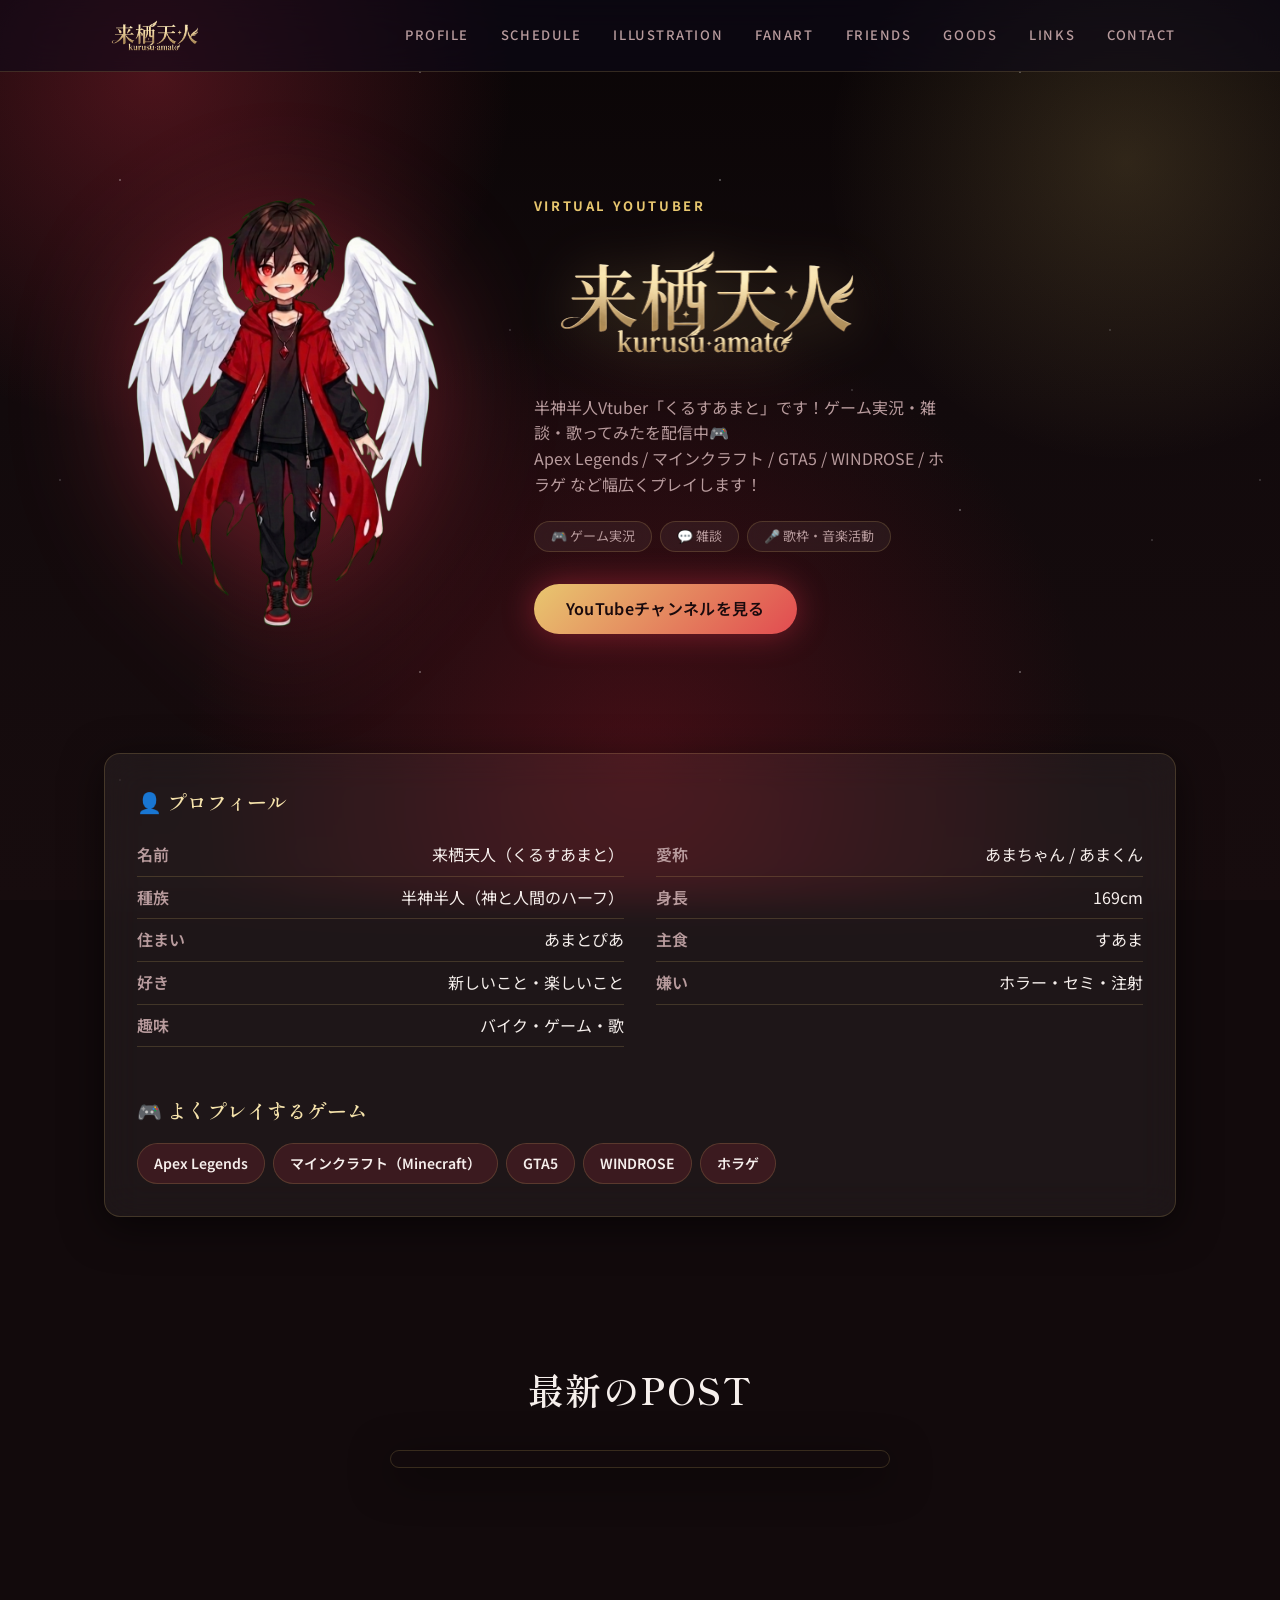
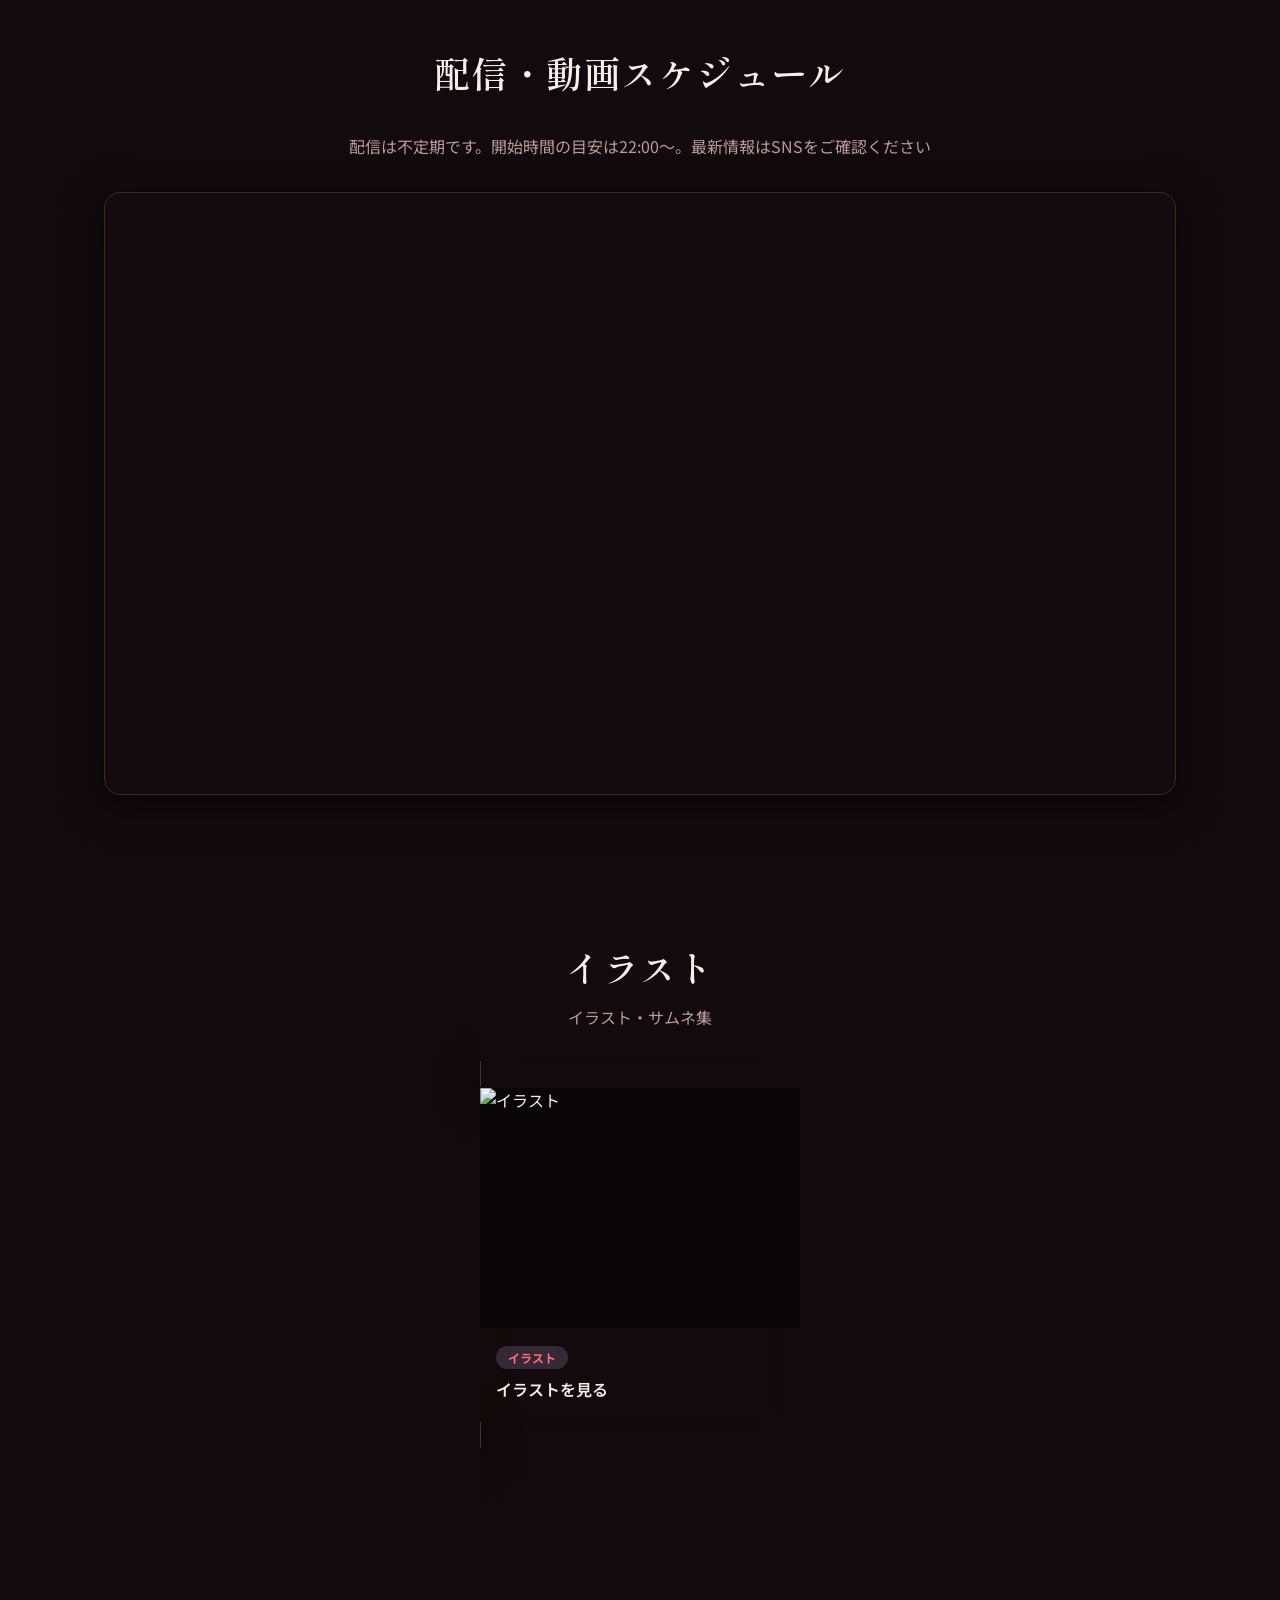
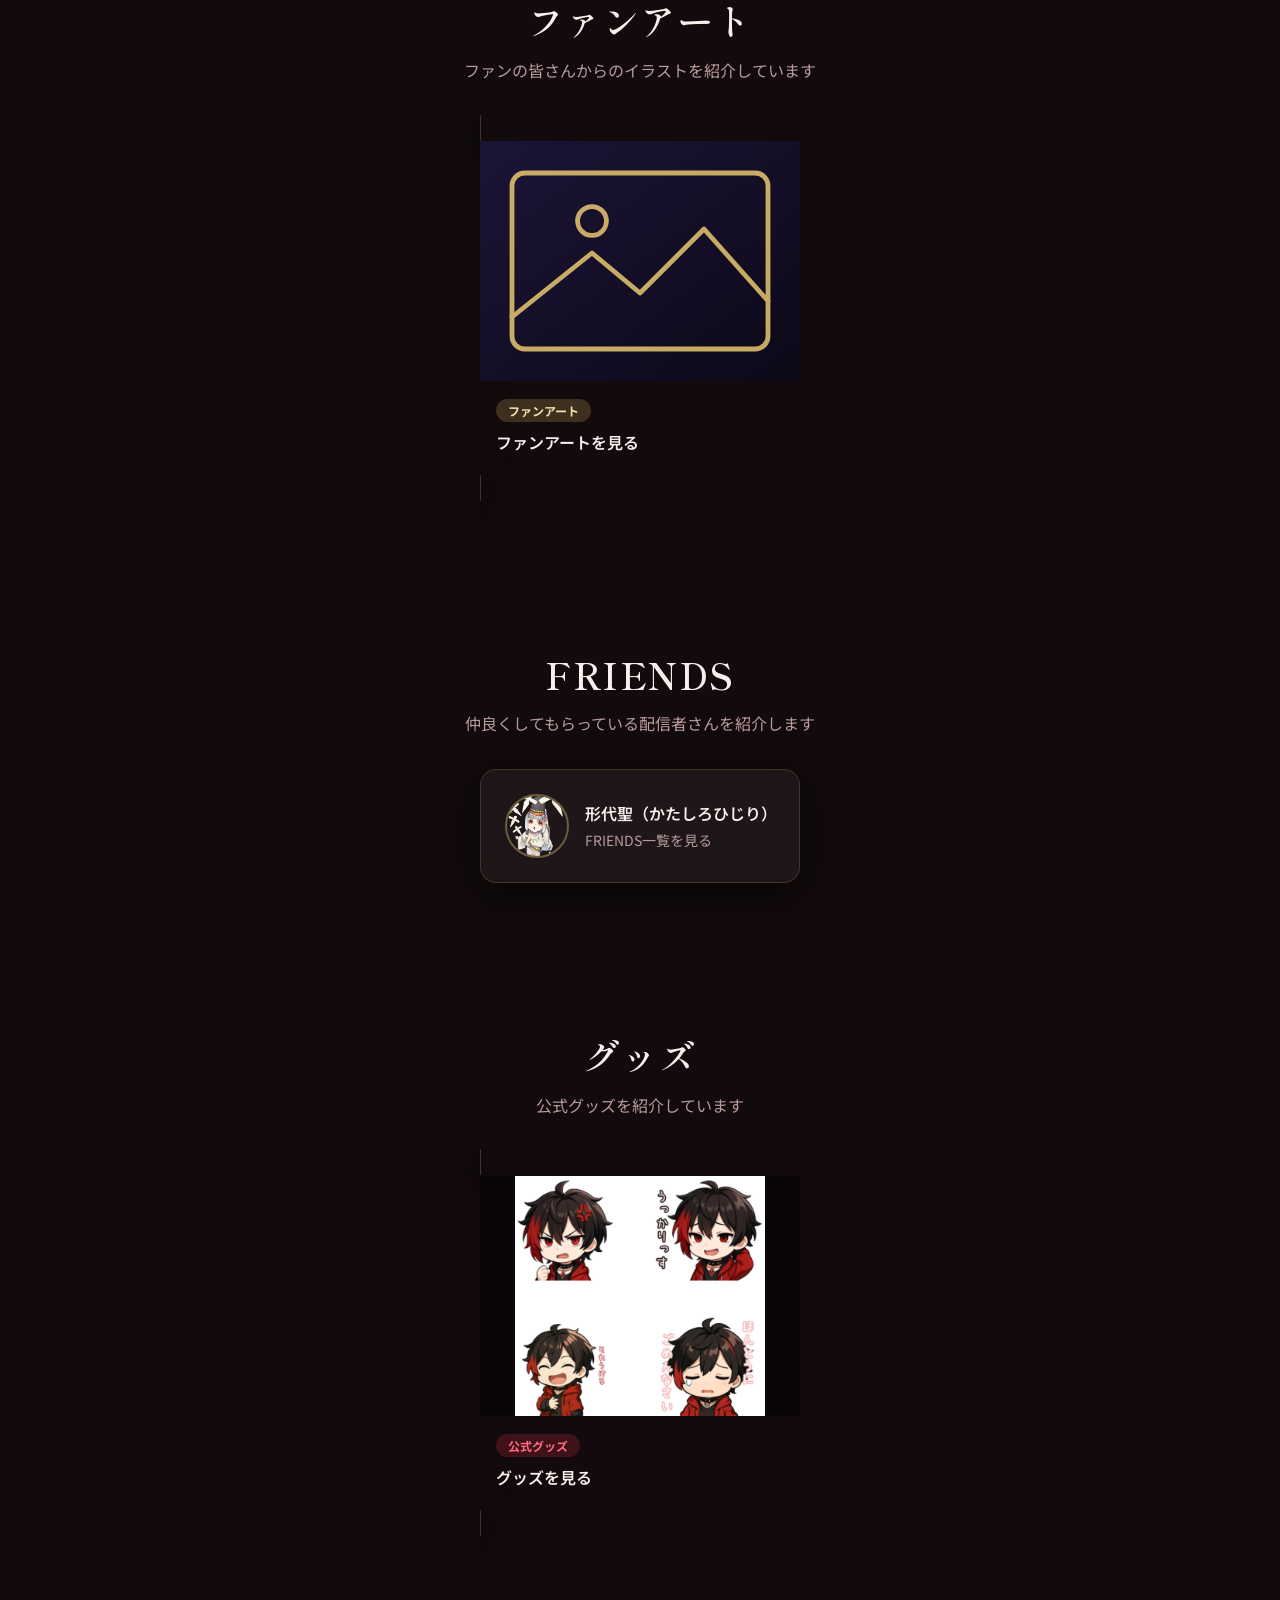
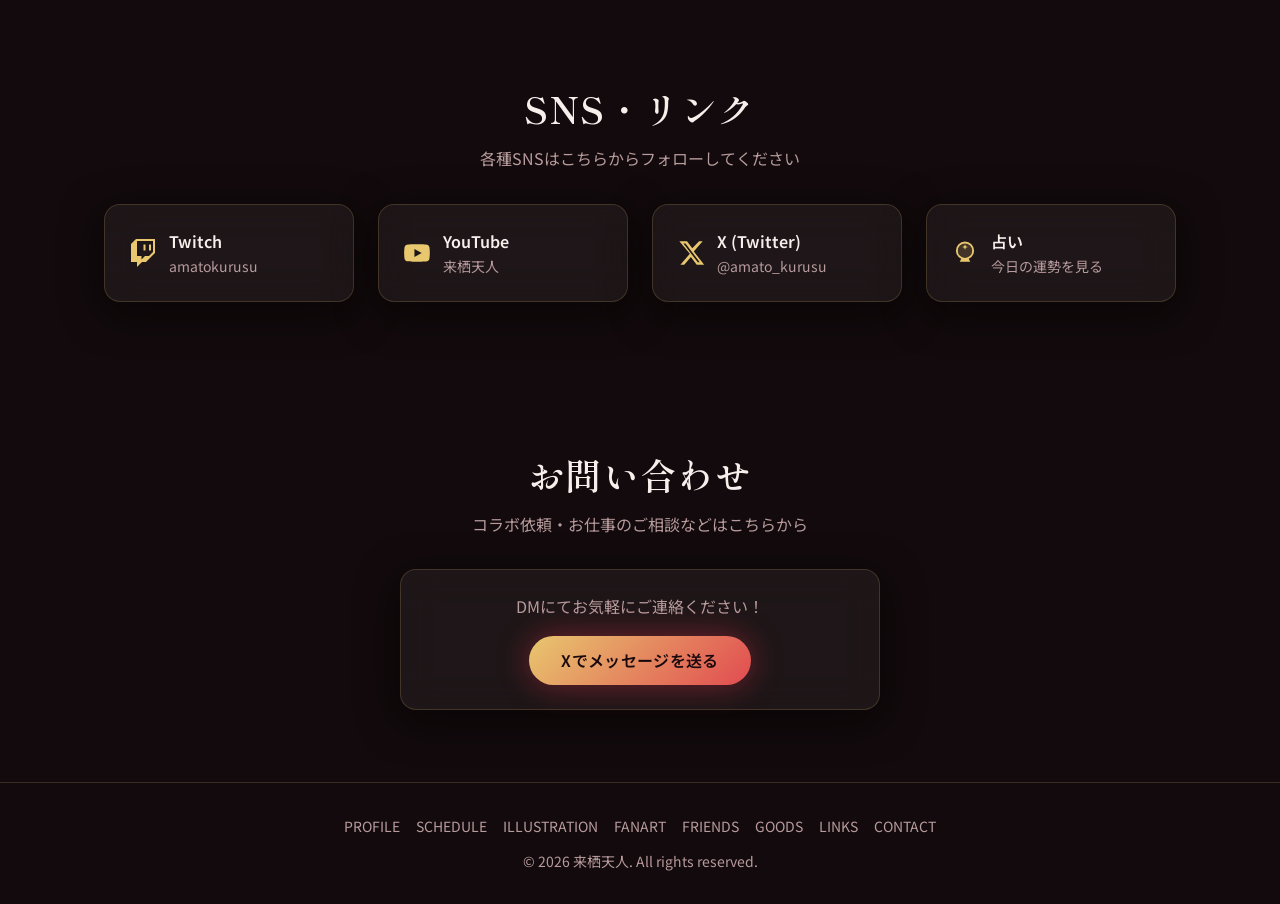
==== commit f4f943a6: "プロフィール内容を更新 - よくプレイするゲームにWINDROSEを追加 - 見出しを「キャラクタープロフィール」から「プロフィール」に変更" ====
--- a/index.html
+++ b/index.html
@@ -5,15 +5,37 @@
   <meta name="viewport" content="width=device-width, initial-scale=1.0">
   <title>来栖天人 - 活動ホームページ</title>
   <meta name="description" content="Vtuber「来栖天人（くるすあまと）」の活動ホームページ。プロフィール、配信スケジュール、SNS、グッズ・ファンアート情報はこちら。">
+  <meta name="robots" content="index, follow">
+  <link rel="canonical" href="https://amatokurusu.github.io/hp/">
 
   <link rel="icon" href="assets/img/favicon.svg" type="image/svg+xml">
 
-  <!-- OGP / Twitter Card: 実際の画像(1200x630程度)を assets/img/og-image.png に配置してください -->
+  <!-- OGP / Twitter Card -->
   <meta property="og:type" content="website">
   <meta property="og:title" content="来栖天人 - 活動ホームページ">
   <meta property="og:description" content="Vtuber「来栖天人（くるすあまと）」の活動ホームページ。">
-  <meta property="og:image" content="assets/img/og-image.png">
+  <meta property="og:image" content="https://amatokurusu.github.io/hp/assets/img/og-image.png">
+  <meta property="og:url" content="https://amatokurusu.github.io/hp/">
   <meta name="twitter:card" content="summary_large_image">
+
+  <!-- 構造化データ: AI検索・生成AIエンジンがプロフィール情報を正しく認識できるようにする -->
+  <script type="application/ld+json">
+  {
+    "@context": "https://schema.org",
+    "@type": "Person",
+    "name": "来栖天人",
+    "alternateName": "くるすあまと",
+    "jobTitle": "Virtual YouTuber",
+    "description": "半神半人Vtuber「くるすあまと」。ゲーム実況・雑談・歌ってみたを中心に配信。",
+    "url": "https://amatokurusu.github.io/hp/",
+    "image": "https://amatokurusu.github.io/hp/assets/img/hero-illustration.png",
+    "sameAs": [
+      "https://www.youtube.com/@kurusu-amato",
+      "https://x.com/amato_kurusu",
+      "https://www.twitch.tv/amatokurusu"
+    ]
+  }
+  </script>
 
   <link rel="preconnect" href="https://fonts.googleapis.com">
   <link rel="preconnect" href="https://fonts.gstatic.com" crossorigin>
@@ -39,10 +61,10 @@
       <nav class="nav-links">
         <a href="#profile">PROFILE</a>
         <a href="#schedule">SCHEDULE</a>
-        <a href="#illustration">ILLUSTRATION</a>
-        <a href="#fanart">FANART</a>
-        <a href="#friends">FRIENDS</a>
-        <a href="#goods">GOODS</a>
+        <a href="illustration.html">ILLUSTRATION</a>
+        <a href="fanart.html">FANART</a>
+        <a href="friends.html">FRIENDS</a>
+        <a href="goods.html">GOODS</a>
         <a href="#links">LINKS</a>
         <a href="#contact">CONTACT</a>
       </nav>
@@ -53,10 +75,10 @@
     <div class="sub-nav-scroll">
       <a href="#profile">PROFILE</a>
       <a href="#schedule">SCHEDULE</a>
-      <a href="#illustration">ILLUSTRATION</a>
-      <a href="#fanart">FANART</a>
-      <a href="#friends">FRIENDS</a>
-      <a href="#goods">GOODS</a>
+      <a href="illustration.html">ILLUSTRATION</a>
+      <a href="fanart.html">FANART</a>
+      <a href="friends.html">FRIENDS</a>
+      <a href="goods.html">GOODS</a>
       <a href="#links">LINKS</a>
       <a href="#contact">CONTACT</a>
     </div>
@@ -74,7 +96,7 @@
             <h1><img class="brand-mark" src="assets/img/logo-wordmark-ja.png?v=3" alt="来栖天人"></h1>
             <p class="bio">
               半神半人Vtuber「くるすあまと」です！ゲーム実況・雑談・歌ってみたを配信中🎮<br>
-              Apex Legends / マインクラフト / GTA5 / ホラゲ など幅広くプレイします！
+              Apex Legends / マインクラフト / GTA5 / WINDROSE / ホラゲ など幅広くプレイします！
             </p>
             <div class="badge-list">
               <span class="badge">🎮 ゲーム実況</span>
@@ -88,7 +110,7 @@
         </div>
 
         <div class="profile-details reveal">
-          <h3>👤 キャラクタープロフィール</h3>
+          <h3>👤 プロフィール</h3>
           <dl class="profile-stats">
             <div><dt>名前</dt><dd>来栖天人（くるすあまと）</dd></div>
             <div><dt>愛称</dt><dd>あまちゃん / あまくん</dd></div>
@@ -106,6 +128,7 @@
             <li>Apex Legends</li>
             <li>マインクラフト（Minecraft）</li>
             <li>GTA5</li>
+            <li>WINDROSE</li>
             <li>ホラゲ</li>
           </ul>
         </div>
@@ -229,10 +252,10 @@
       <div class="footer-links">
         <a href="#profile">PROFILE</a>
         <a href="#schedule">SCHEDULE</a>
-        <a href="#illustration">ILLUSTRATION</a>
-        <a href="#fanart">FANART</a>
-        <a href="#friends">FRIENDS</a>
-        <a href="#goods">GOODS</a>
+        <a href="illustration.html">ILLUSTRATION</a>
+        <a href="fanart.html">FANART</a>
+        <a href="friends.html">FRIENDS</a>
+        <a href="goods.html">GOODS</a>
         <a href="#links">LINKS</a>
         <a href="#contact">CONTACT</a>
       </div>
--- a/css/layout.css
+++ b/css/layout.css
@@ -147,6 +147,7 @@
   margin-bottom: var(--space-6);
 }
 
+.section-heading h1,
 .section-heading h2 {
   font-family: var(--font-heading);
   font-weight: 600;
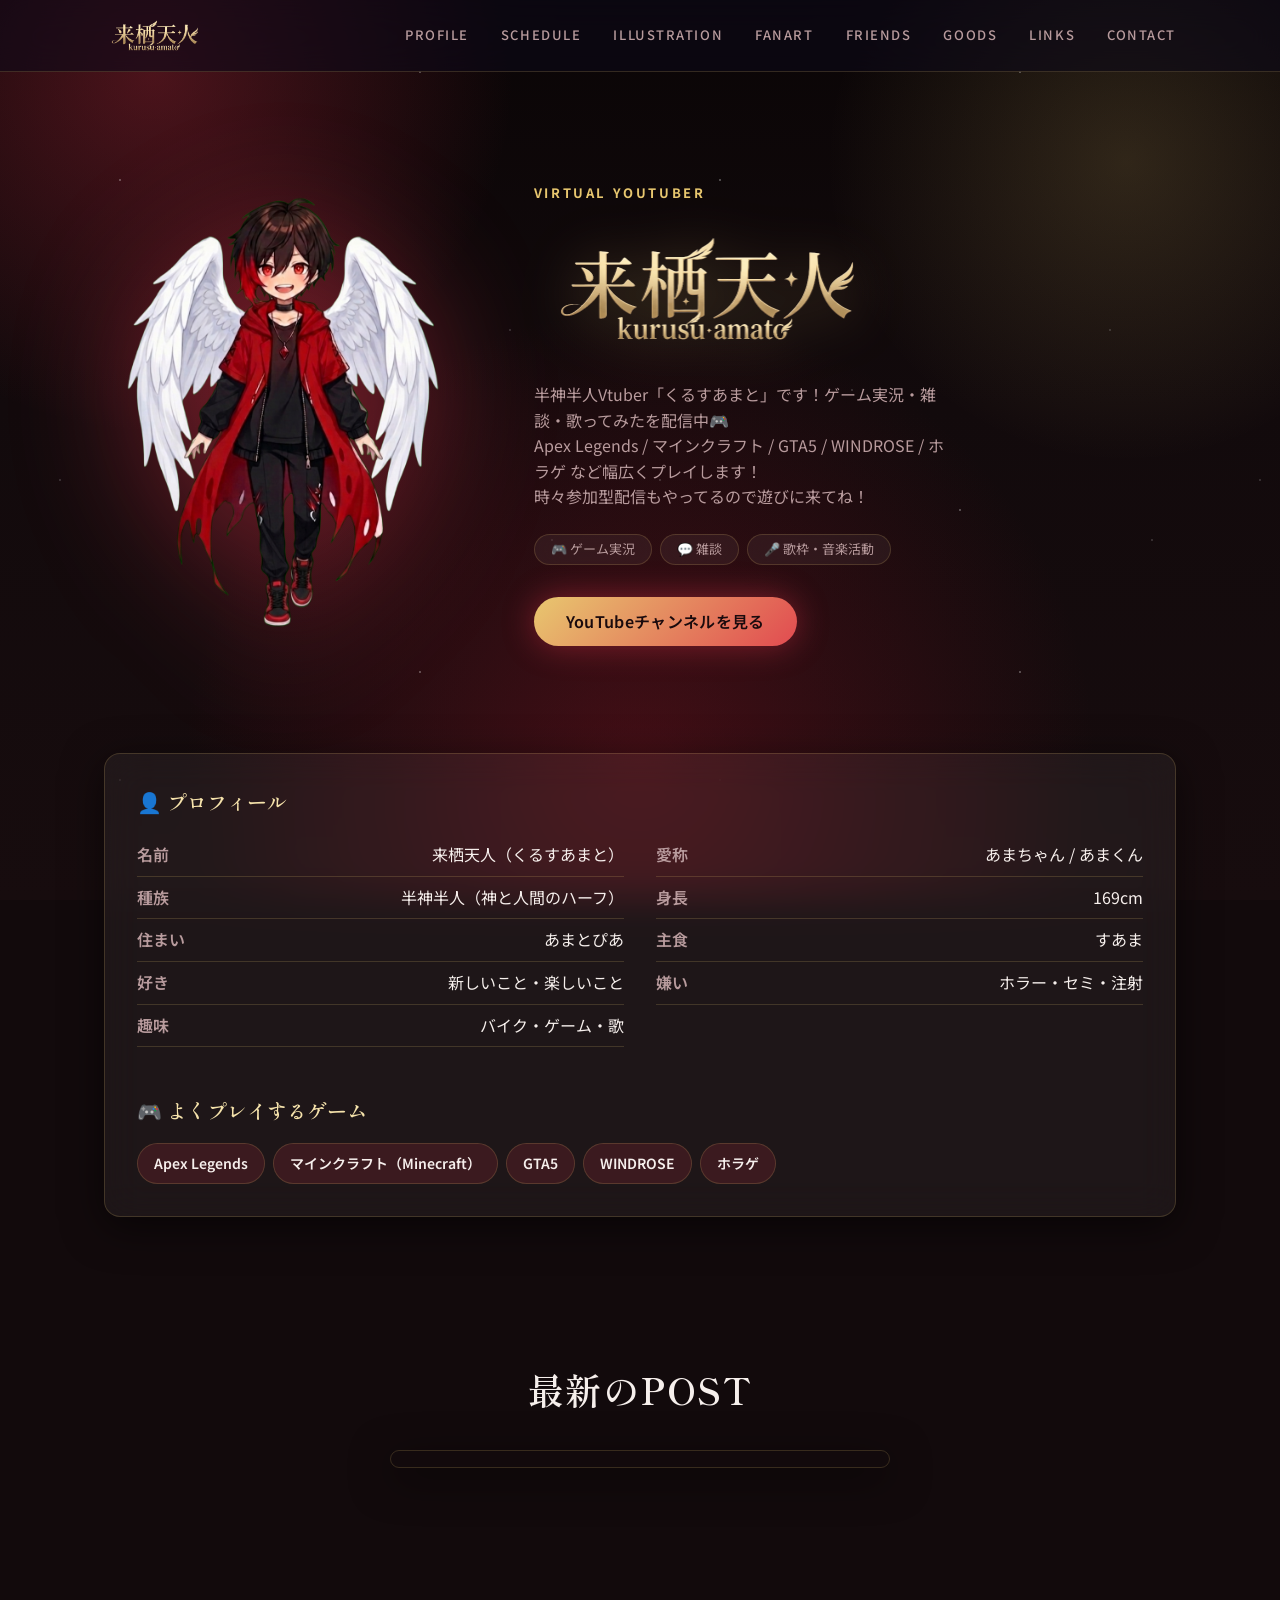
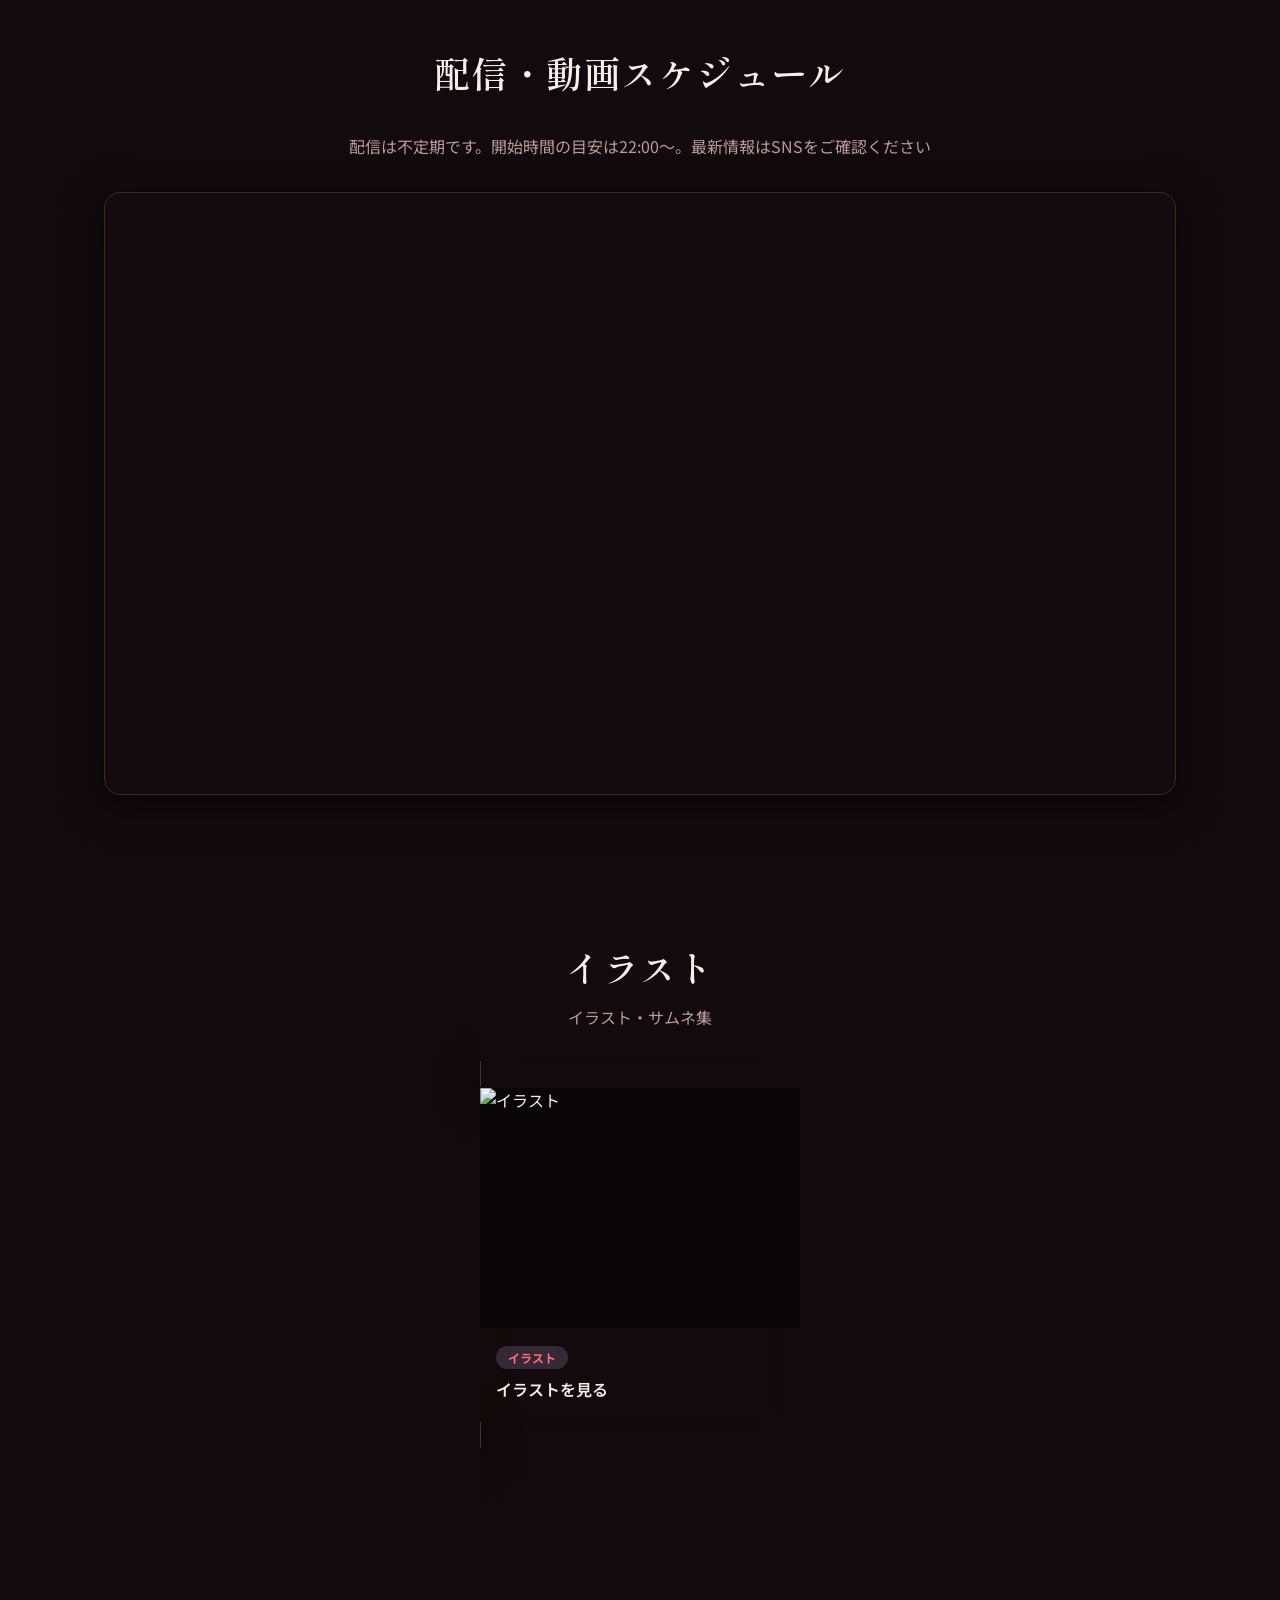
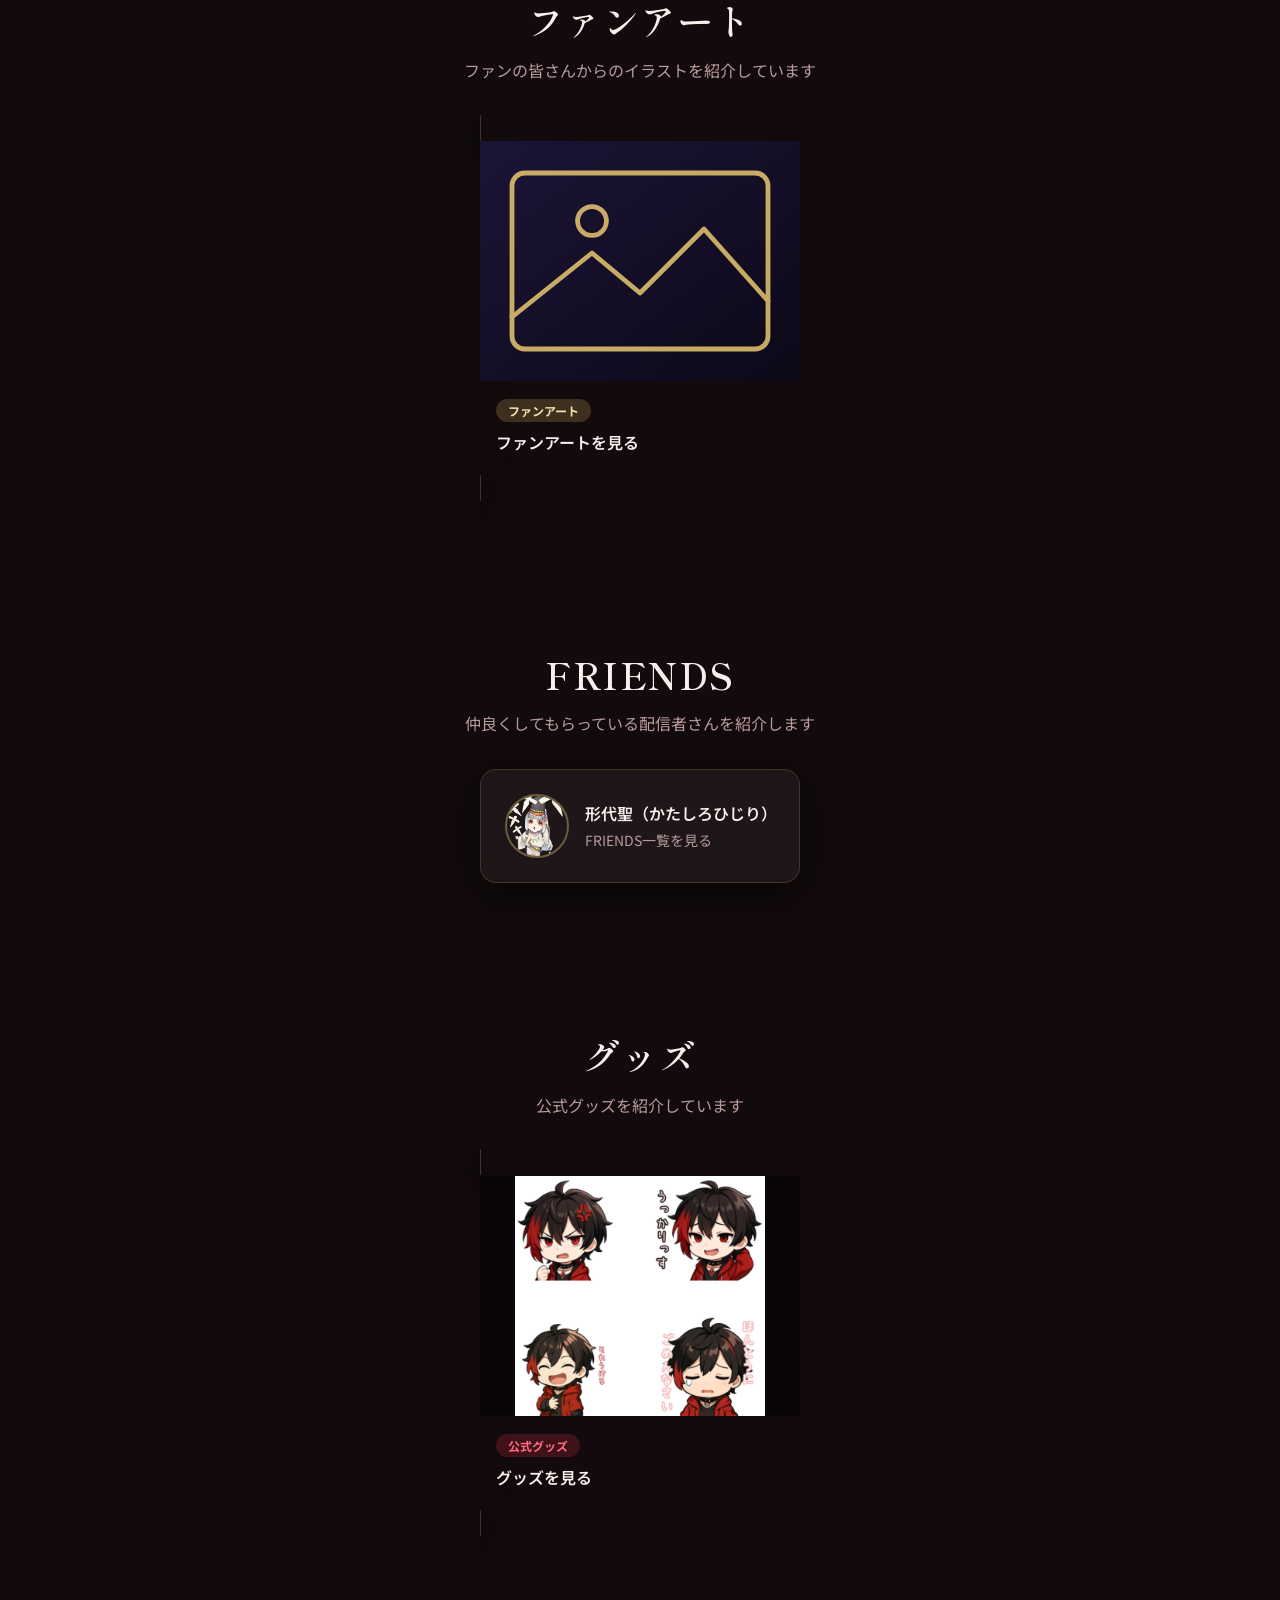
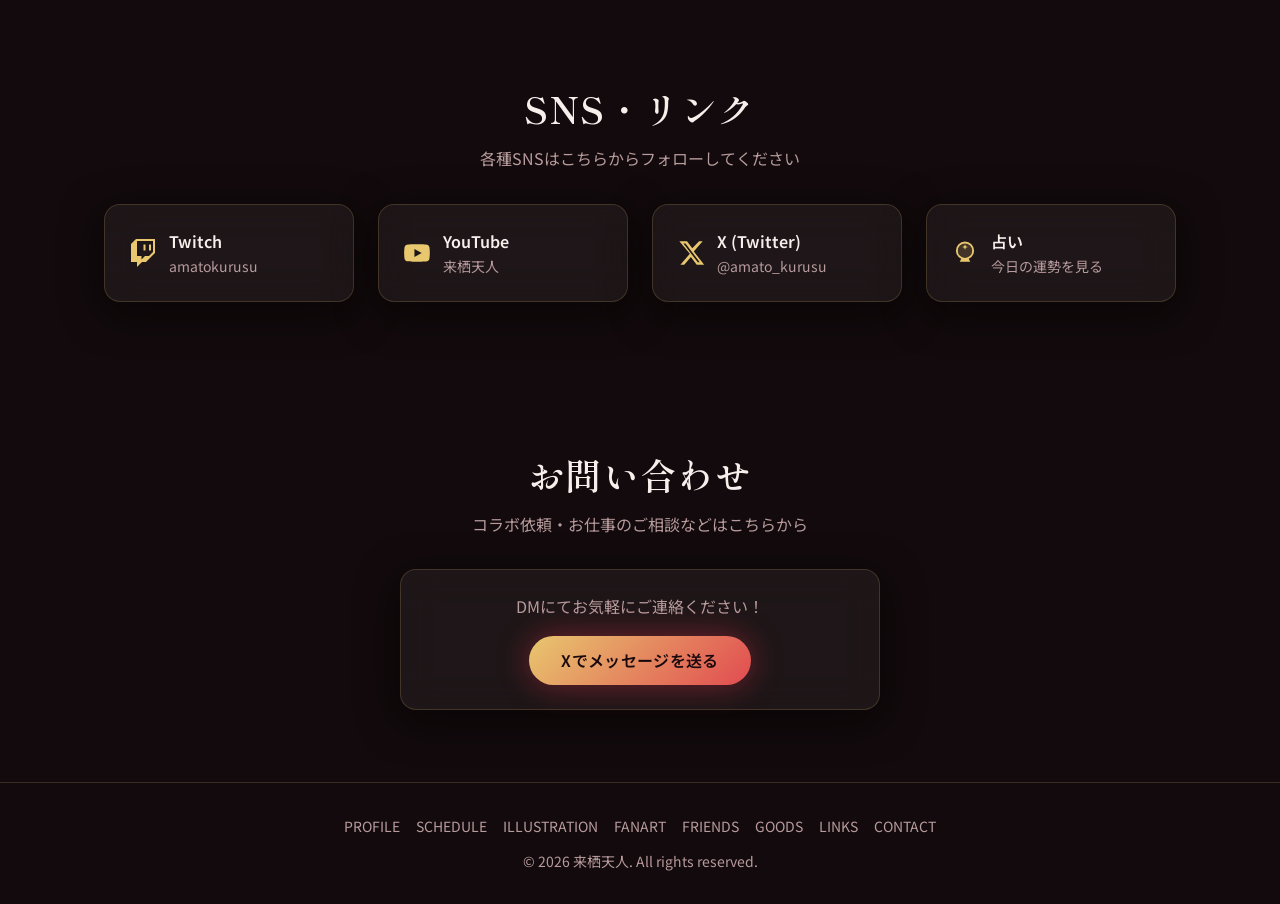
==== commit 01edb0c2: "自己紹介文に参加型配信についての一文を追加" ====
--- a/index.html
+++ b/index.html
@@ -96,7 +96,8 @@
             <h1><img class="brand-mark" src="assets/img/logo-wordmark-ja.png?v=3" alt="来栖天人"></h1>
             <p class="bio">
               半神半人Vtuber「くるすあまと」です！ゲーム実況・雑談・歌ってみたを配信中🎮<br>
-              Apex Legends / マインクラフト / GTA5 / WINDROSE / ホラゲ など幅広くプレイします！
+              Apex Legends / マインクラフト / GTA5 / WINDROSE / ホラゲ など幅広くプレイします！<br>
+              時々参加型配信もやってるので遊びに来てね！
             </p>
             <div class="badge-list">
               <span class="badge">🎮 ゲーム実況</span>
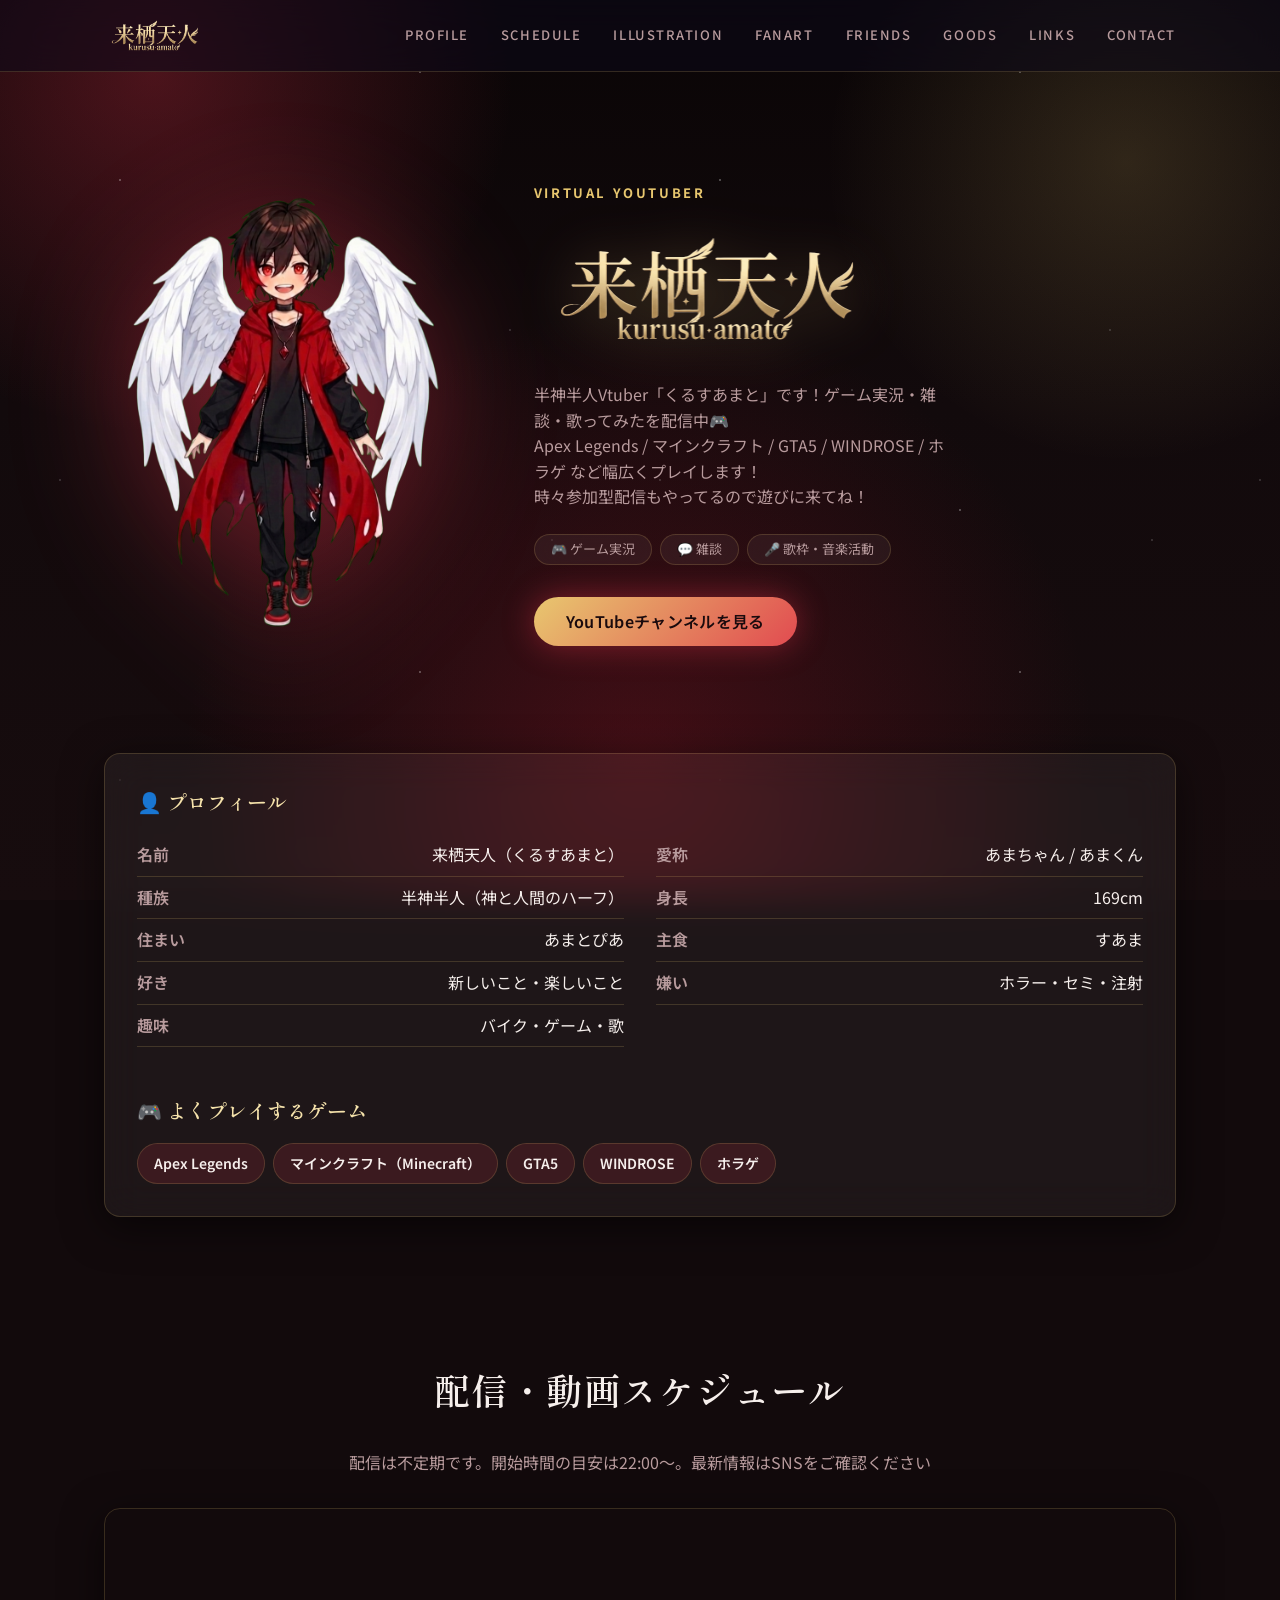
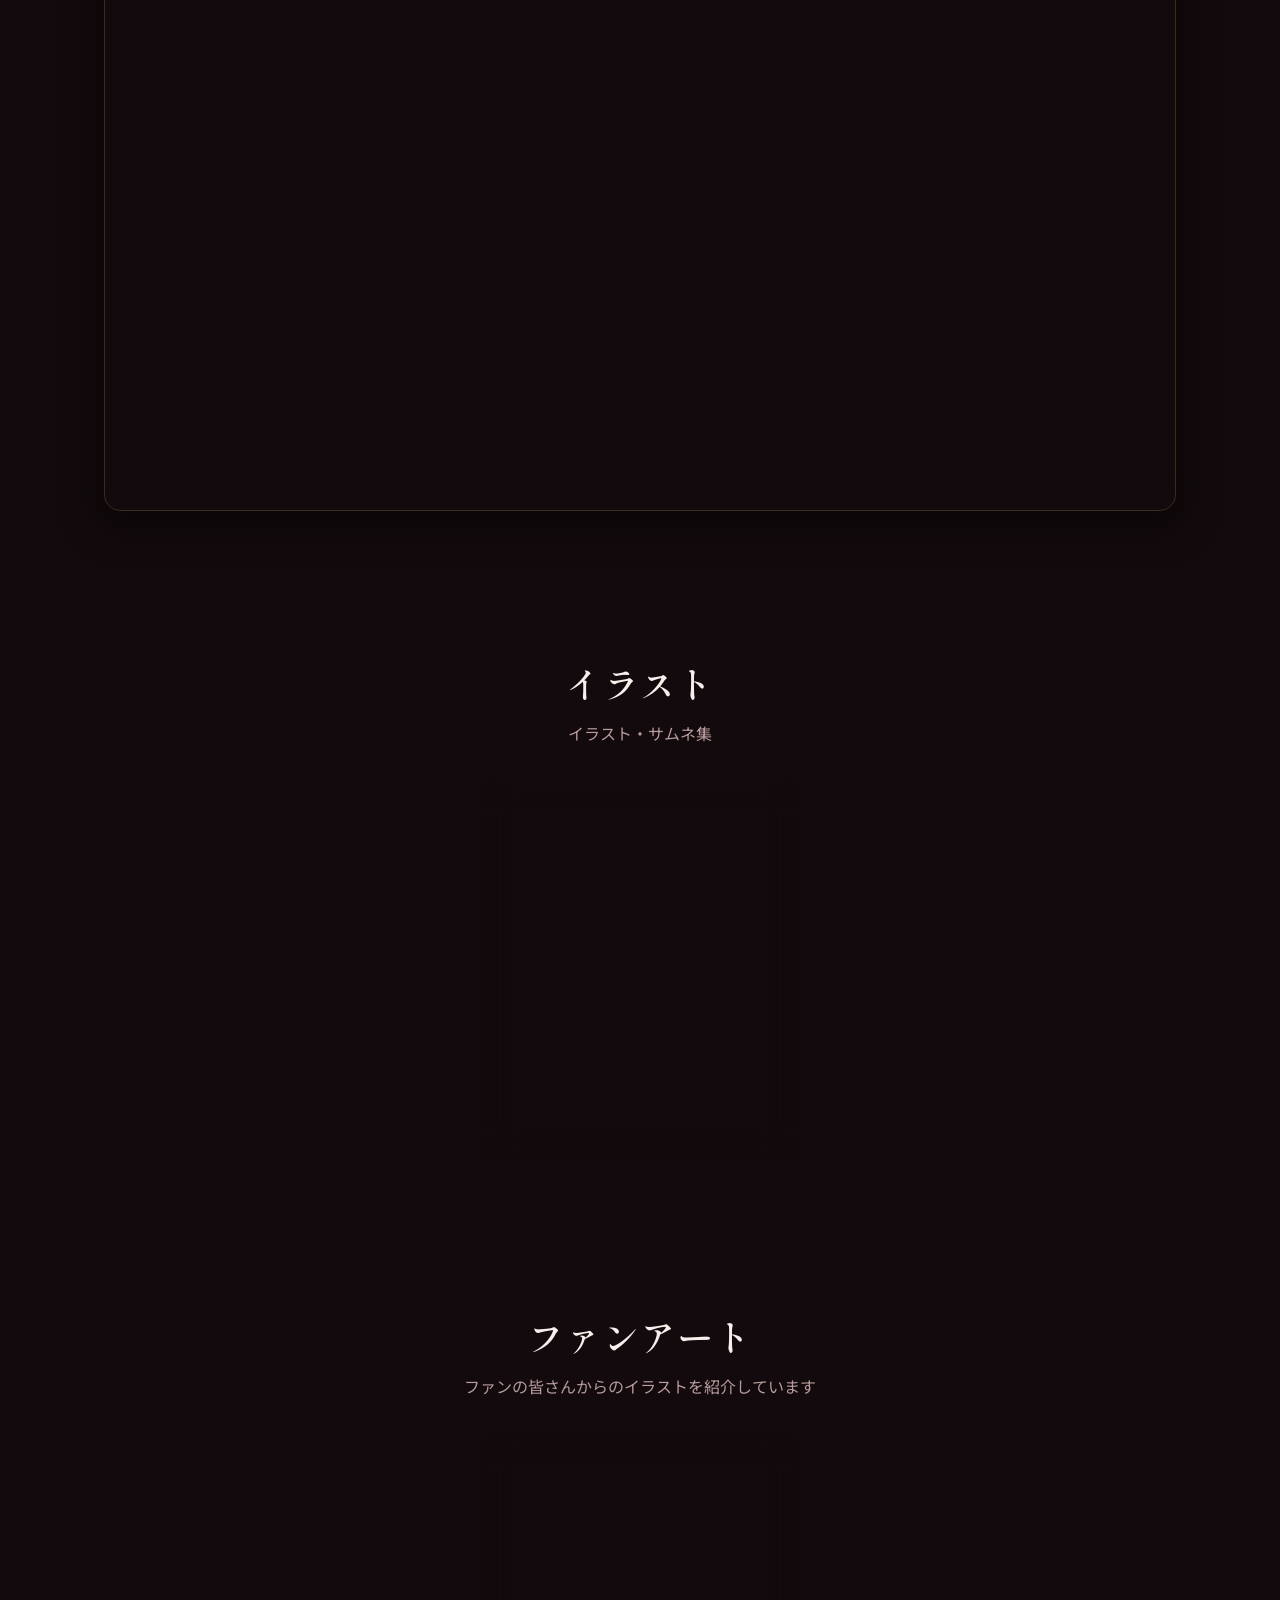
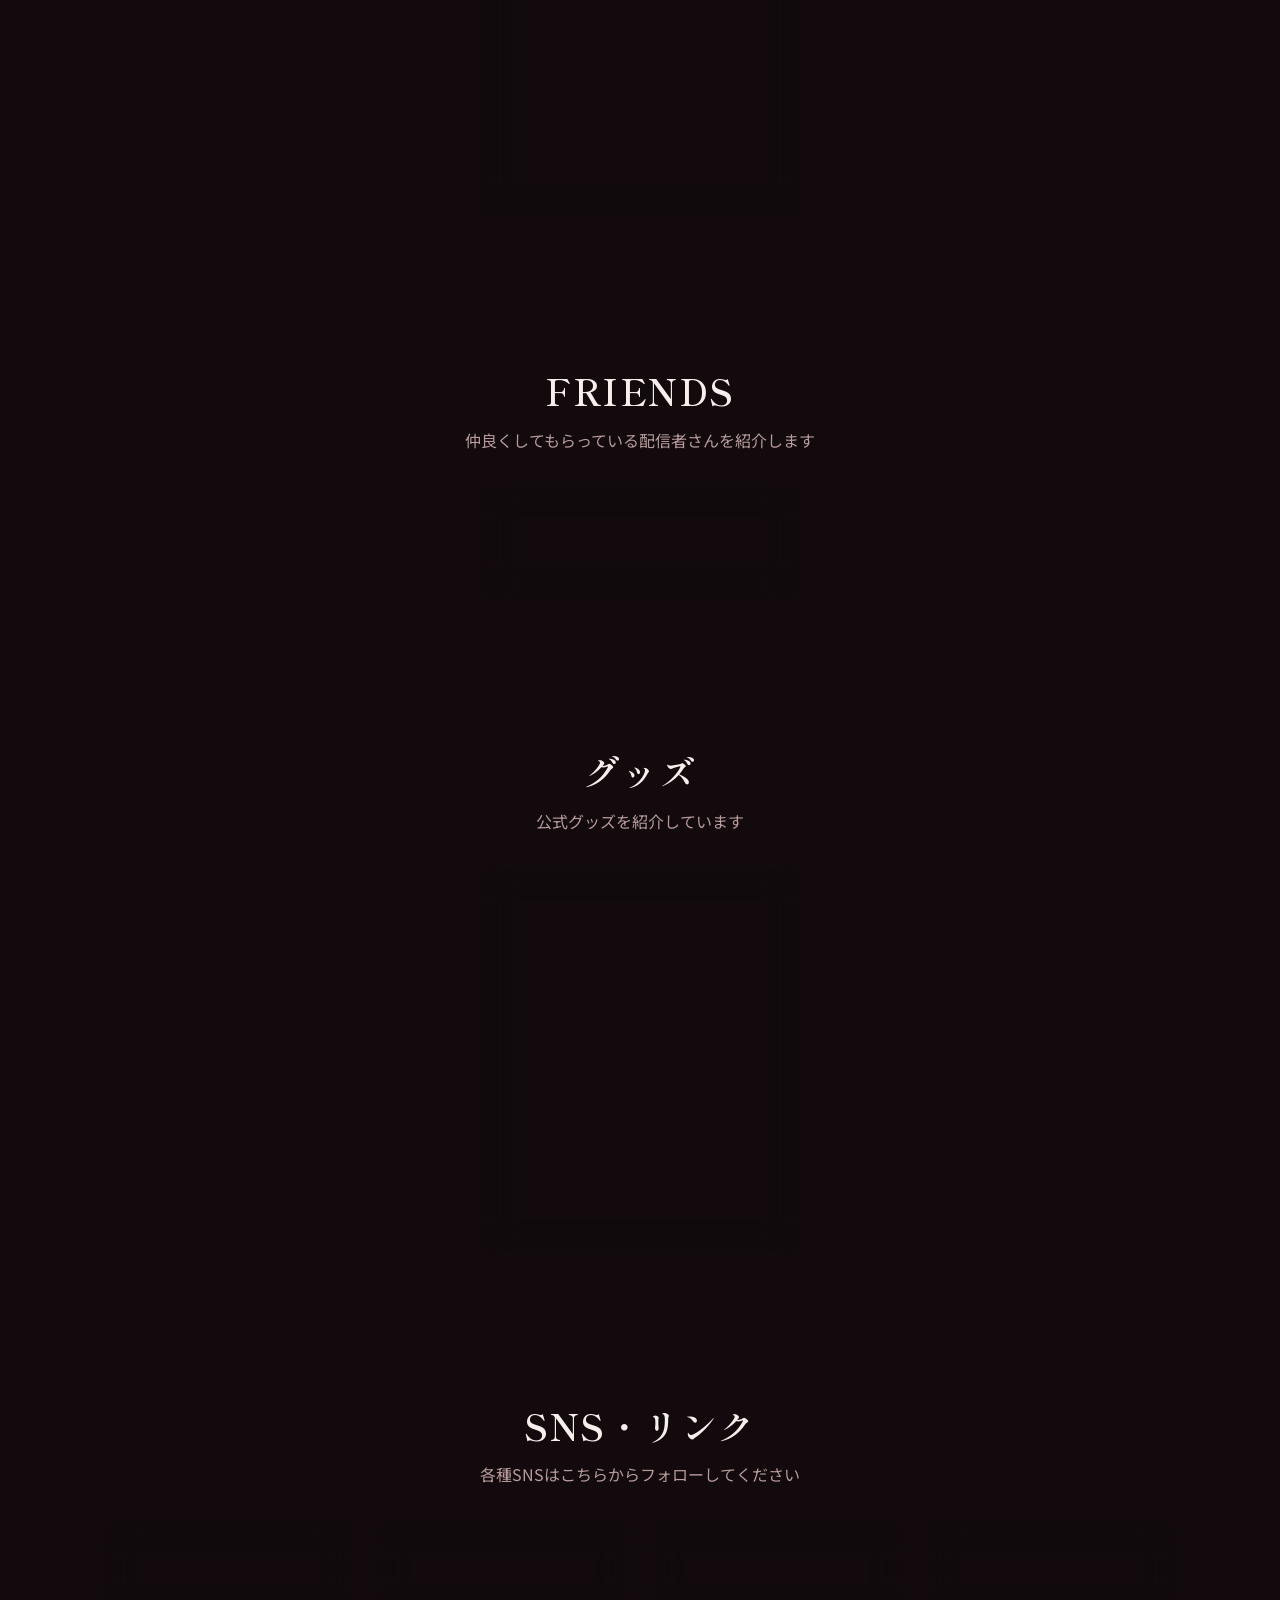
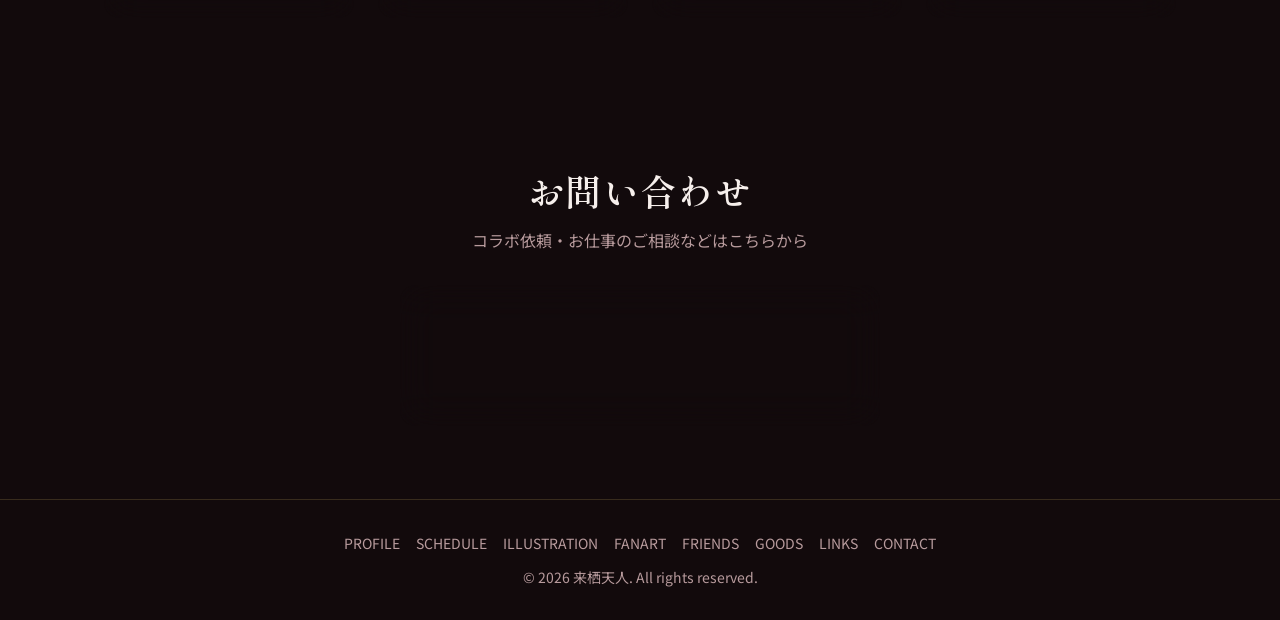
==== commit 00c22f51: "「最新のPOST」セクションを削除" ====
--- a/index.html
+++ b/index.html
@@ -136,20 +136,6 @@
       </div>
     </section>
 
-    <section id="latest-post">
-      <div class="container">
-        <div class="section-heading reveal">
-          <h2>最新のPOST</h2>
-        </div>
-        <div class="x-timeline reveal">
-          <blockquote class="twitter-tweet" data-theme="dark">
-            <a href="https://x.com/amato_kurusu/status/2070795740419658160"></a>
-          </blockquote>
-          <script async src="https://platform.twitter.com/widgets.js" charset="utf-8"></script>
-        </div>
-      </div>
-    </section>
-
     <section id="schedule">
       <div class="container">
         <div class="section-heading reveal">
--- a/css/components.css
+++ b/css/components.css
@@ -361,16 +361,6 @@
   border-color: transparent;
 }
 
-.x-timeline {
-  max-width: 500px;
-  margin-inline: auto;
-  margin-bottom: var(--space-6);
-  border-radius: var(--radius-md);
-  overflow: hidden;
-  border: 1px solid var(--color-border);
-  box-shadow: var(--shadow-card);
-}
-
 .video-embed {
   margin-top: var(--space-6);
   aspect-ratio: 16 / 9;
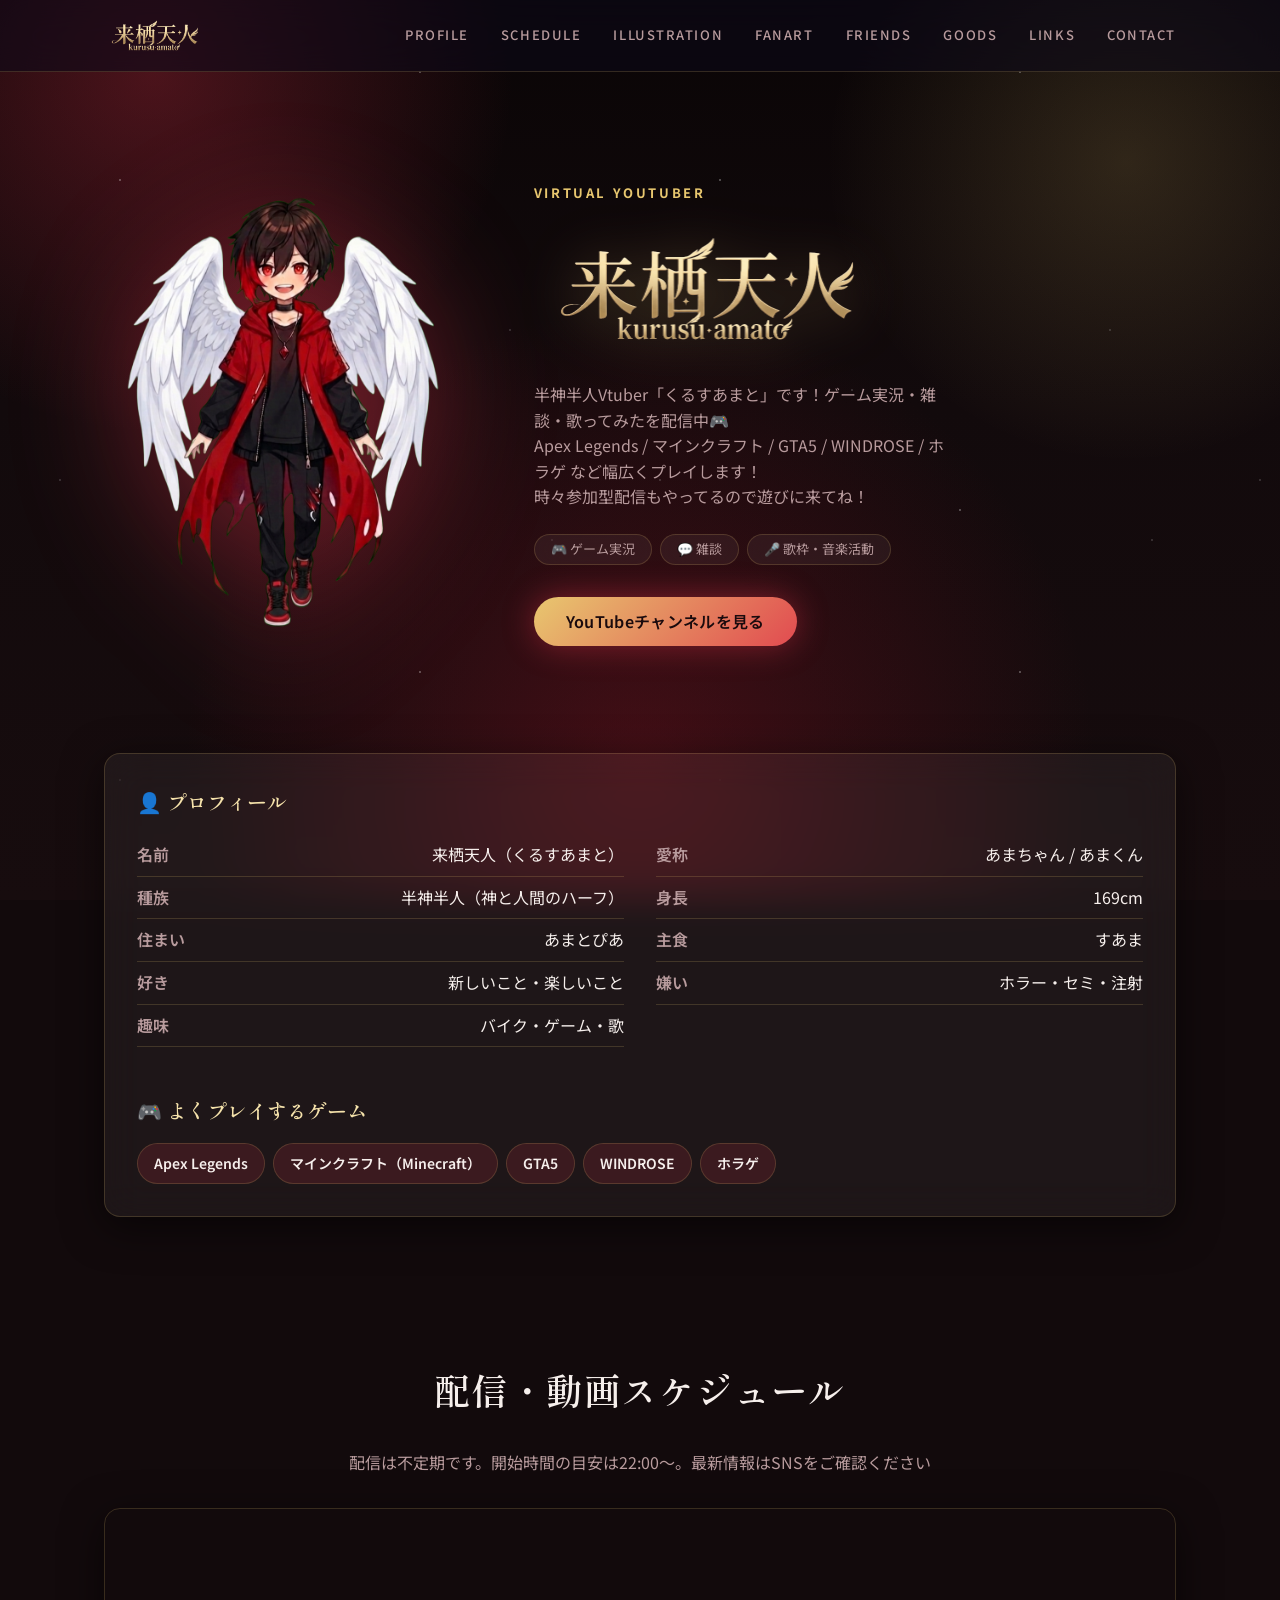
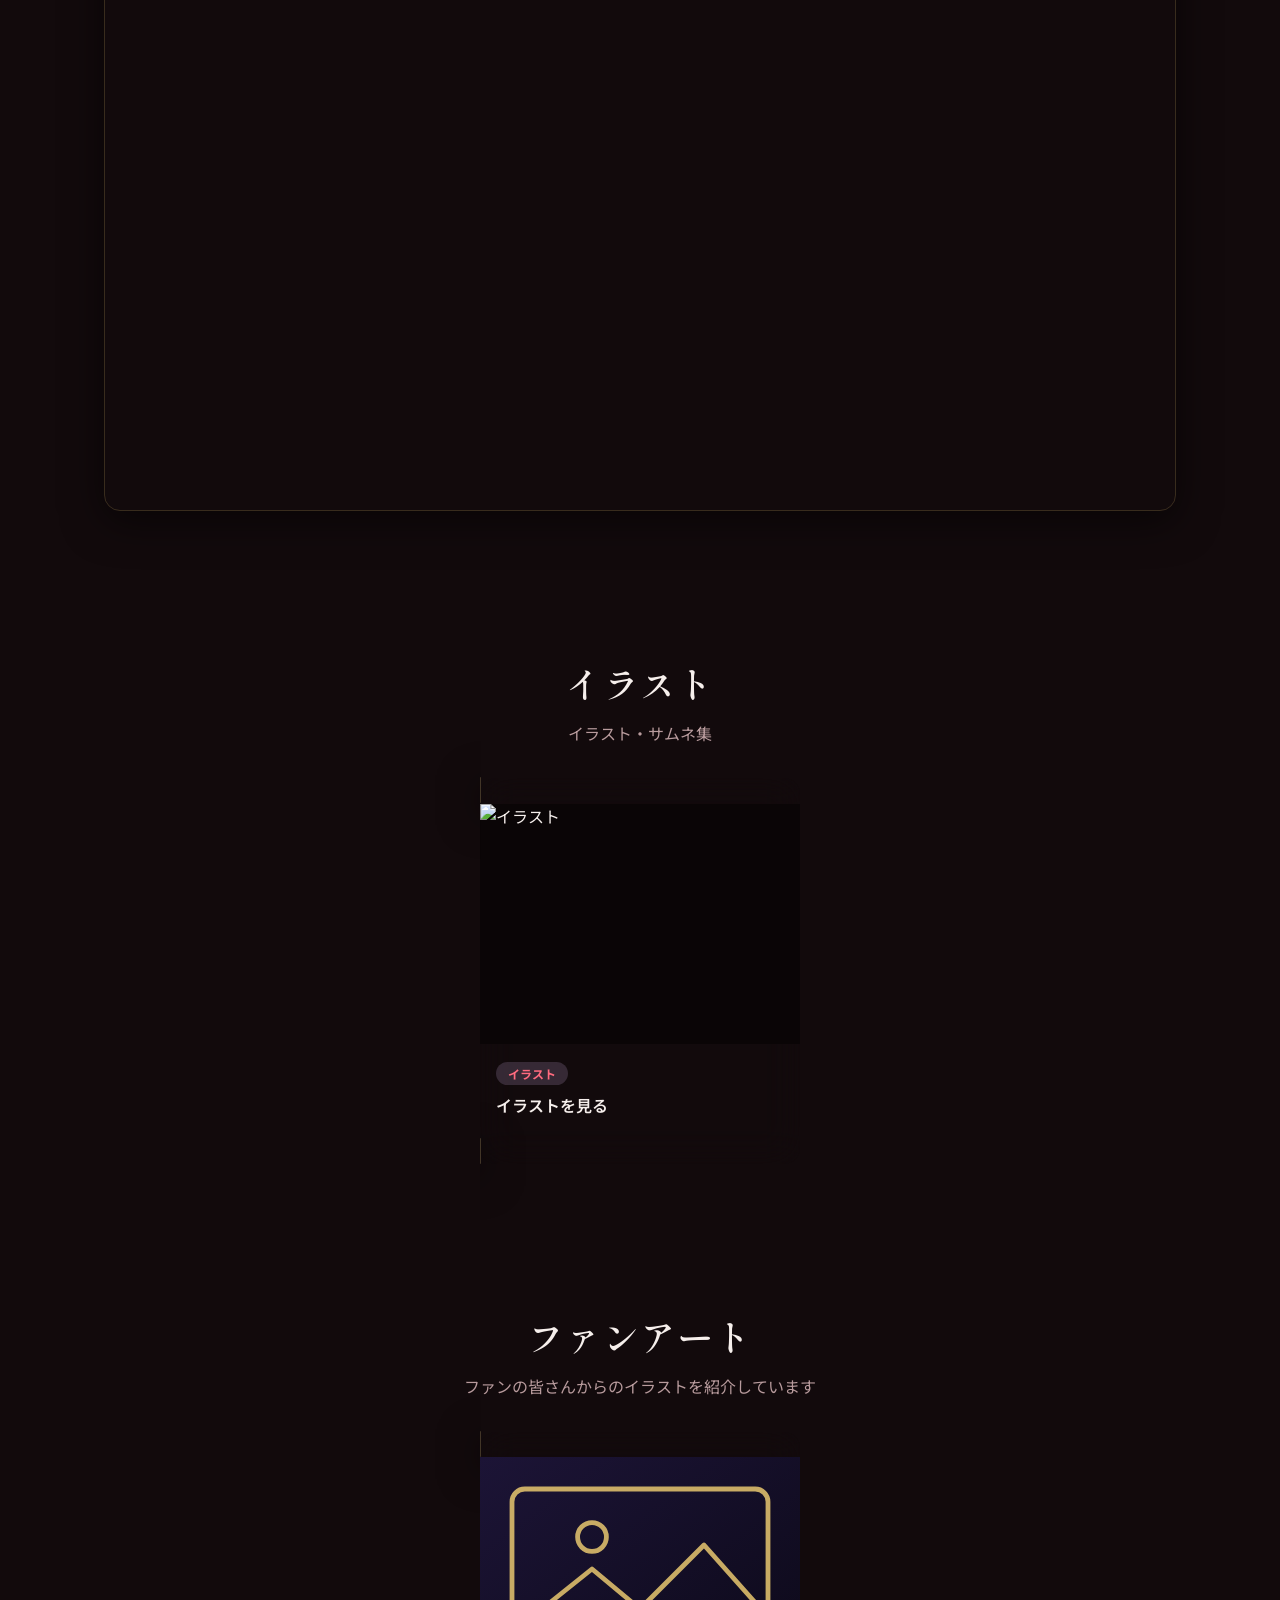
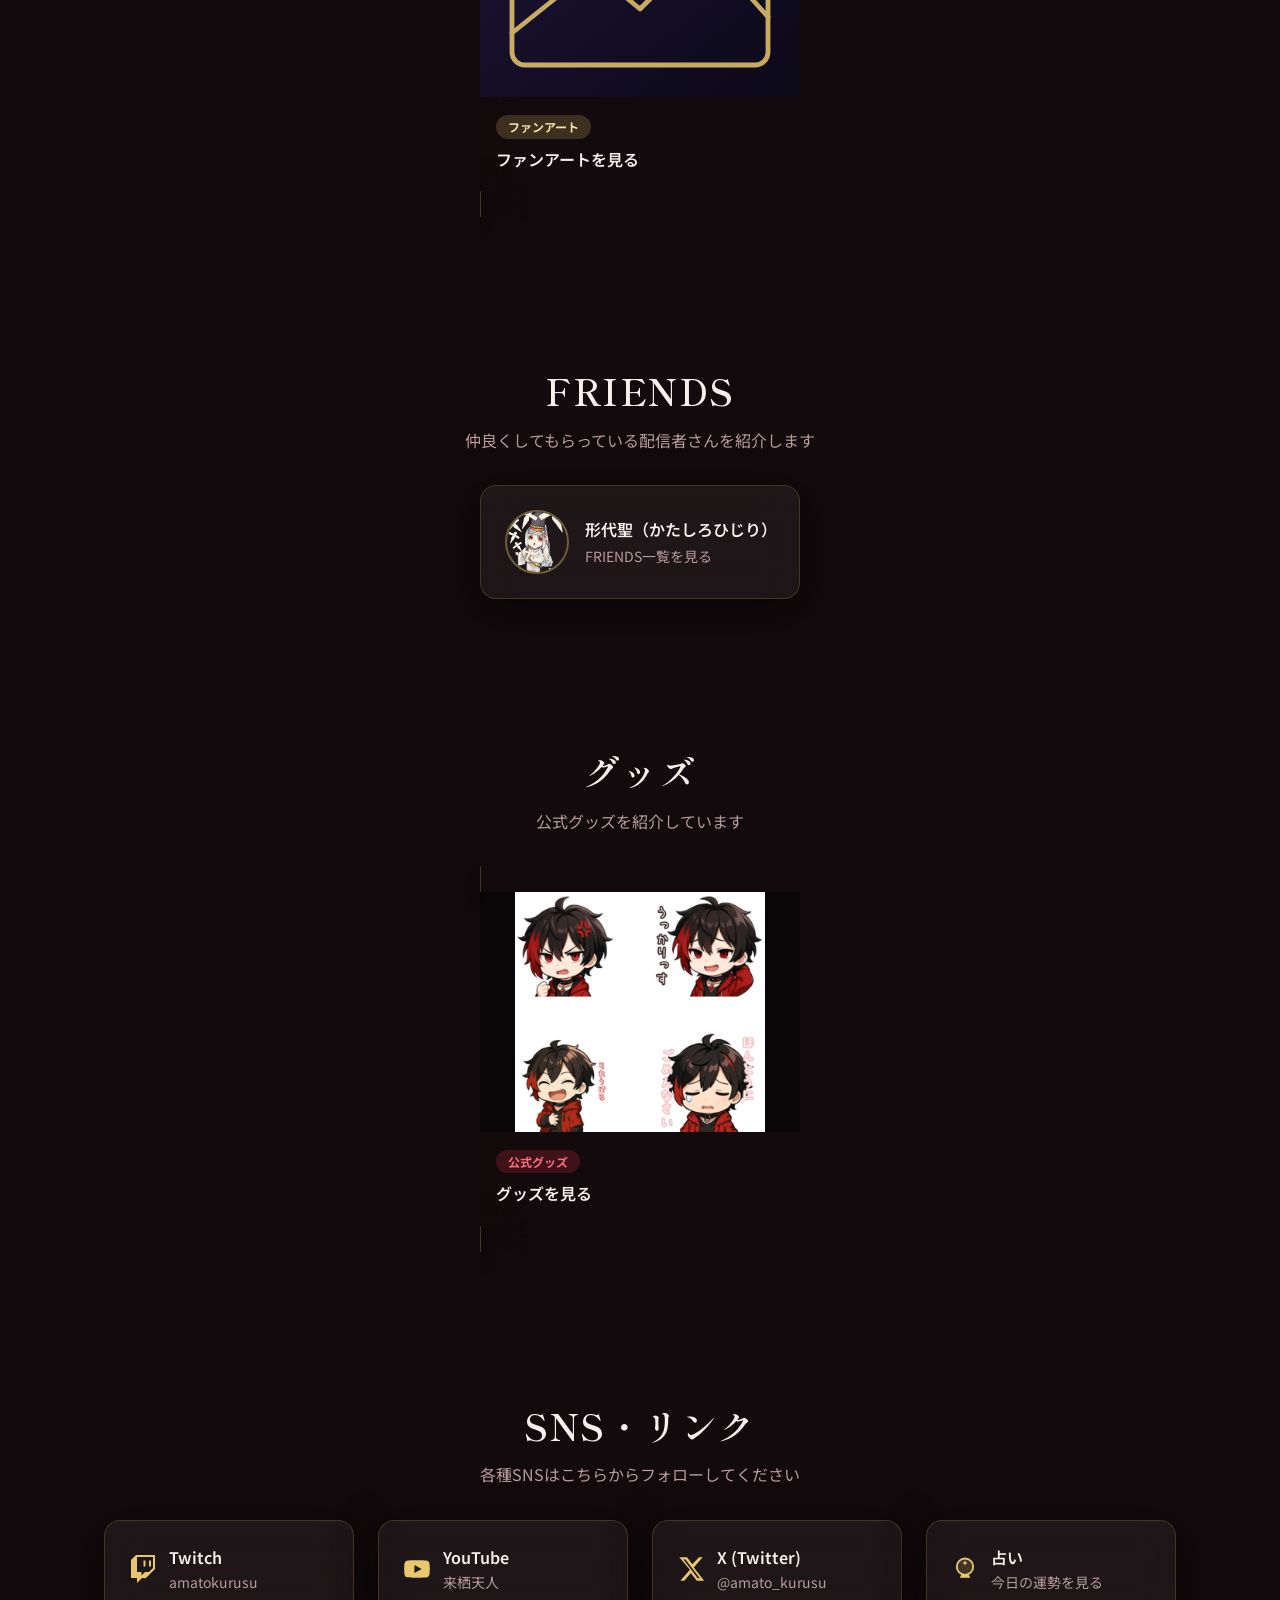
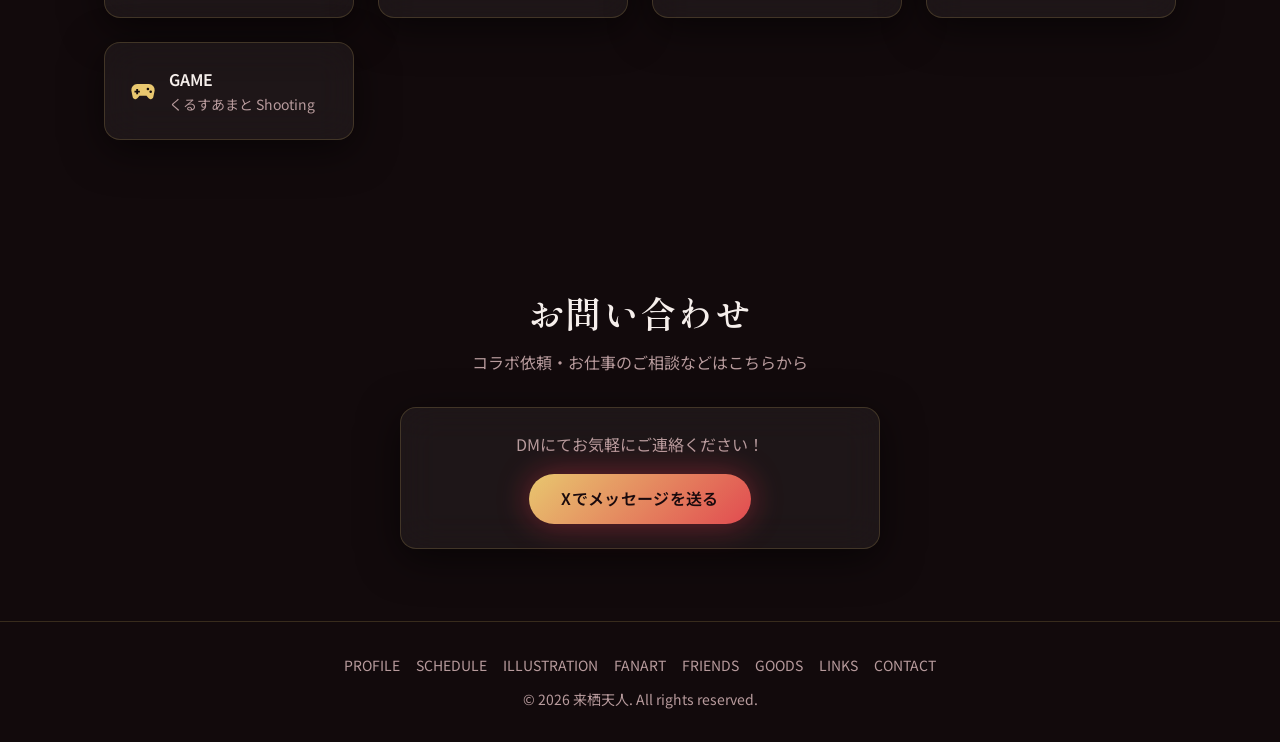
==== commit 291e7376: "ファビコンを紋章デザインに変更 favicon1.pngのクレストデザインからfavicon.ico/favicon.png/apple-touch-icon.png を生成し、全ページのリンクタグを" ====
--- a/index.html
+++ b/index.html
@@ -8,7 +8,9 @@
   <meta name="robots" content="index, follow">
   <link rel="canonical" href="https://amatokurusu.github.io/hp/">
 
-  <link rel="icon" href="assets/img/favicon.svg" type="image/svg+xml">
+  <link rel="icon" href="assets/img/favicon.ico" sizes="any">
+  <link rel="icon" href="assets/img/favicon.png" type="image/png">
+  <link rel="apple-touch-icon" href="assets/img/apple-touch-icon.png">
 
   <!-- OGP / Twitter Card -->
   <meta property="og:type" content="website">
--- a/css/layout.css
+++ b/css/layout.css
@@ -184,6 +184,13 @@
   display: grid;
   grid-template-columns: repeat(auto-fit, minmax(240px, 1fr));
   gap: var(--space-5);
+}
+
+/* --- FRIENDS一覧はPC幅で3列固定 --- */
+@media (min-width: 900px) {
+  #friends-list {
+    grid-template-columns: repeat(3, 1fr);
+  }
 }
 
 /* --- グッズ/イラスト/ファンアート セクションの代表カード1枚だけを中央表示 --- */
--- a/css/components.css
+++ b/css/components.css
@@ -240,6 +240,7 @@
 
 /* --- カード共通（グラスモーフィズム） --- */
 .card {
+  position: relative;
   background: var(--glass-bg);
   backdrop-filter: blur(var(--glass-blur));
   -webkit-backdrop-filter: blur(var(--glass-blur));
@@ -248,6 +249,21 @@
   padding: var(--space-5);
   box-shadow: var(--shadow-card);
   transition: transform 0.25s ease, border-color 0.25s ease, box-shadow 0.25s ease, background 0.25s ease;
+}
+
+.new-badge {
+  position: absolute;
+  top: var(--space-3);
+  left: var(--space-3);
+  z-index: 2;
+  padding: 2px var(--space-3);
+  border-radius: 999px;
+  background: var(--color-accent);
+  color: #1a0a0d;
+  font-size: 0.6875rem;
+  font-weight: 700;
+  letter-spacing: 0.05em;
+  box-shadow: var(--glow-accent);
 }
 
 .card:hover,
